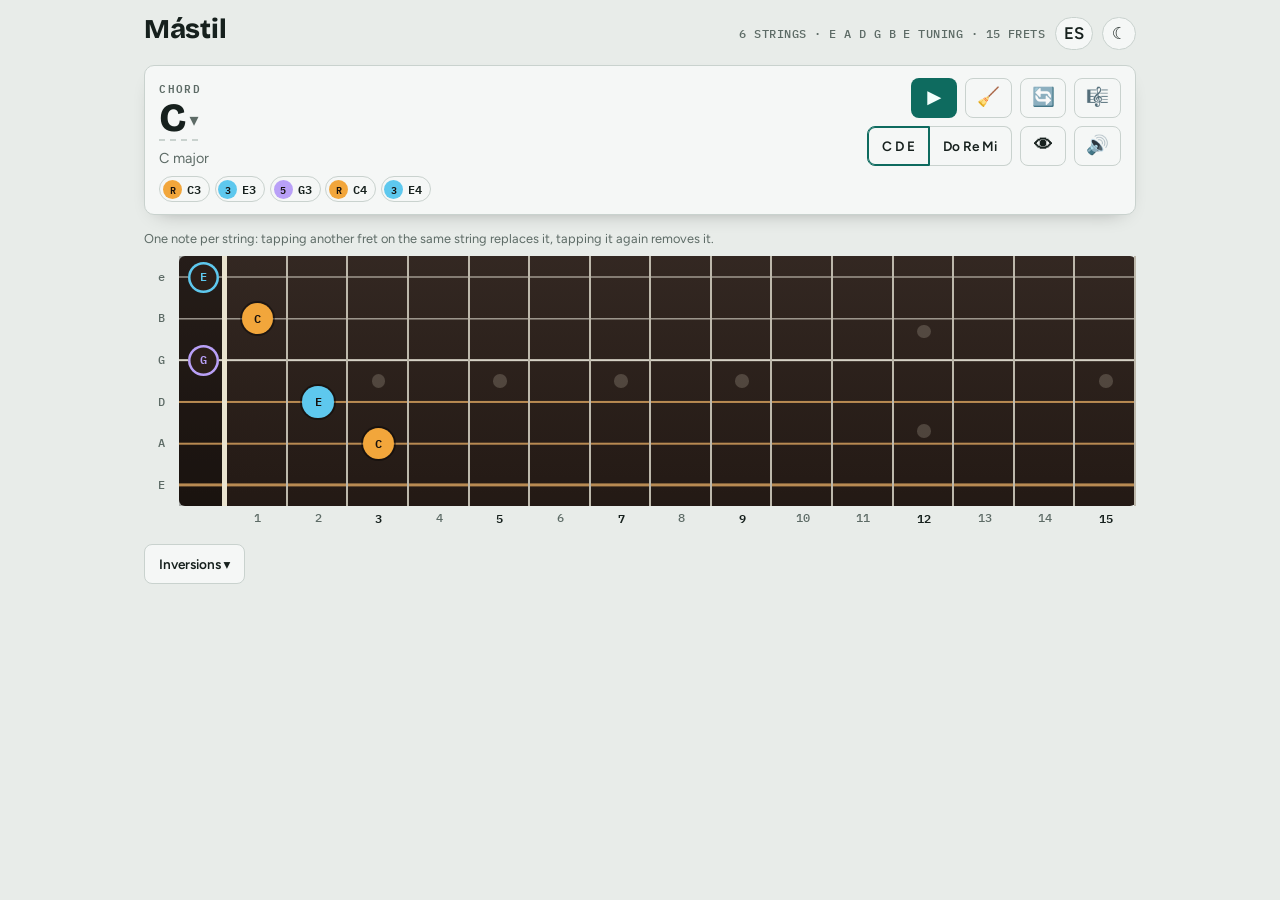
==== site/index.html @ 6a405b15 "Partitura: nombres de notas solo con el ojito activado" ====
<!doctype html>
<html lang="es">
<head>
<meta charset="utf-8">
<meta name="viewport" content="width=device-width,initial-scale=1,viewport-fit=cover">
<title>Mástil</title>
<meta name="description" content="Toca notas en el mástil de la guitarra y ve la nota, el intervalo o el acorde, con sonido e inversiones.">
<meta name="theme-color" content="#e8ece9" media="(prefers-color-scheme: light)">
<meta name="theme-color" content="#0d1211" media="(prefers-color-scheme: dark)">
<link rel="manifest" href="manifest.webmanifest">
<link rel="icon" type="image/png" sizes="32x32" href="icons/favicon-32.png">
<link rel="apple-touch-icon" href="icons/apple-touch-icon.png">
<link rel="stylesheet" href="fonts/fonts.css">
<script>(function(){var t=null;try{t=localStorage.getItem('mastil-theme')}catch(e){}if(t!=='light'&&t!=='dark')t=(window.matchMedia&&matchMedia('(prefers-color-scheme: dark)').matches)?'dark':'light';document.documentElement.dataset.theme=t})();</script>
<style>:root{color-scheme:light;box-sizing:border-box;padding-top:env(safe-area-inset-top,0px);padding-bottom:env(safe-area-inset-bottom,0px)}html{scroll-padding-top:env(safe-area-inset-top,0px)}body{margin:0;padding:0;font:14px -apple-system,BlinkMacSystemFont,sans-serif;background:#fff;color:#000}img{max-width:100%}[hidden]:not([hidden=until-found i]){display:none!important}</style>
<style>
/* Layout: lectura fija arriba (nota / intervalo / acorde), mástil en medio, inversiones debajo. Madera oscura sobre fondo neutro verdoso. */
:root{
  --bg:#e8ece9; --panel:#f5f7f6; --ink:#16201d; --muted:#5d6b66; --line:#c9d2ce;
  --accent:#0e6b5f; --accent-ink:#f3fffc;
  --wood:#2b1f19; --fret:#bdb8ab; --nut:#e9e3cf; --inlay:rgba(233,227,207,.2);
  --str-plain:#d6d2c6; --str-wound:#b88a52; --ghost:rgba(233,227,207,.4);
  --r:#f2a63b; --t:#5ec8ee; --f:#b9a0f7; --s:#f26d8d; --x:#86d68f;
  --neutral:#ece6d6; --ontone:#17110d;
  --font-d:'Bricolage Grotesque',system-ui,sans-serif;
  --font-b:'Figtree',system-ui,sans-serif;
  --font-m:'IBM Plex Mono',ui-monospace,monospace;
}
@media (prefers-color-scheme:dark){:root:not([data-theme="light"]){
  --bg:#0d1211; --panel:#151c1a; --ink:#e4ece8; --muted:#8fa19a; --line:#26302d;
  --accent:#4fd1b8; --accent-ink:#06211c; --wood:#211711; color-scheme:dark}}
:root[data-theme="dark"]{
  --bg:#0d1211; --panel:#151c1a; --ink:#e4ece8; --muted:#8fa19a; --line:#26302d;
  --accent:#4fd1b8; --accent-ink:#06211c; --wood:#211711; color-scheme:dark}
*{box-sizing:border-box}
body{background:var(--bg);color:var(--ink);font:15px/1.45 var(--font-b);padding-inline:16px;padding-block:16px 40px}
.app{max-width:62rem;margin-inline:auto;display:grid;gap:.9rem}
header{display:flex;flex-wrap:wrap;align-items:baseline;justify-content:space-between;gap:.4rem .9rem}
h1{font:800 1.7rem/1 var(--font-d);margin:0;letter-spacing:-.01em}
.tag{font:500 .72rem var(--font-m);color:var(--muted);letter-spacing:.04em}
button{font:inherit;color:inherit}
.btn{font:600 .85rem var(--font-b);padding:.5rem .85rem;min-height:2.5rem;border-radius:8px;border:1px solid var(--line);background:var(--panel);color:var(--ink);cursor:pointer}
.btn.primary{background:var(--accent);color:var(--accent-ink);border-color:transparent}
.btn[aria-pressed="true"]{border-color:var(--accent);box-shadow:inset 0 0 0 1px var(--accent)}
.btn:focus-visible,.cell:focus-visible,.vcard:focus-visible{outline:2px solid var(--accent);outline-offset:2px}
.row{display:flex;flex-wrap:wrap;gap:.5rem;align-items:center}
.seg{display:inline-flex}
.seg .btn:first-child{border-radius:8px 0 0 8px}
.seg .btn:last-child{border-radius:0 8px 8px 0;border-left:0}

/* lectura */
.readout{position:sticky;top:env(safe-area-inset-top,0px);z-index:10;background:var(--panel);border:1px solid var(--line);border-radius:10px;padding:.75rem .9rem;display:grid;gap:.45rem;box-shadow:0 8px 20px -14px rgba(0,0,0,.45)}
.rhead{display:flex;justify-content:space-between;align-items:flex-start;gap:.6rem}
.eyebrow{font:600 .68rem var(--font-m);letter-spacing:.12em;text-transform:uppercase;color:var(--muted)}
.big{font:800 2.5rem/1.05 var(--font-d);letter-spacing:-.01em;overflow-wrap:anywhere}
.big.sm{font-size:1.45rem}
.sub{color:var(--muted);font-size:.9rem;overflow-wrap:anywhere}
.chips{display:flex;flex-wrap:wrap;gap:.3rem}
.chip{display:inline-flex;align-items:center;gap:.3rem;font:600 .78rem var(--font-m);padding:.14rem .5rem .14rem .16rem;border:1px solid var(--line);border-radius:999px}
.chip i{font-style:normal;min-width:1.2rem;height:1.2rem;padding-inline:.15rem;border-radius:999px;background:var(--c);color:var(--ontone);display:grid;place-items:center;font-size:.62rem}
.alt{font-size:.82rem;color:var(--muted)}
.alt b{font-family:var(--font-m);font-weight:600;color:var(--ink)}

/* mástil */
.stage{display:grid;gap:.5rem}
.scroller{overflow-x:auto;padding-bottom:.25rem}
.board{display:grid;position:relative;font-family:var(--font-m)}
.board.h{grid-template-columns:2.2rem 3rem repeat(15,minmax(2.9rem,1fr));grid-template-rows:repeat(6,2.6rem) 1.6rem;min-width:50rem}
.board.v{grid-template-columns:2.2rem repeat(6,minmax(0,1fr));grid-template-rows:1.8rem 3rem repeat(15,2.6rem)}
.wood{background:linear-gradient(180deg,rgba(255,255,255,.04),rgba(0,0,0,.18)),var(--wood);border-radius:6px}
.board.v .wood{background:linear-gradient(90deg,rgba(255,255,255,.04),rgba(0,0,0,.18)),var(--wood)}
.inlay{display:flex;align-items:center;justify-content:center;pointer-events:none}
.inlay.double{justify-content:space-around;padding-block:1.6rem}
.board.v .inlay.double{flex-direction:row;padding-block:0;padding-inline:1.4rem}
.inlay.double{flex-direction:column}
.inlay b{width:.85rem;height:.85rem;border-radius:50%;background:var(--inlay)}
.lab{display:grid;place-items:center;font-size:.72rem;font-weight:500;color:var(--muted)}
.lab.mark{color:var(--ink);font-weight:600}
.cell{position:relative;border:0;background:none;padding:0;display:grid;place-items:center;cursor:pointer;-webkit-tap-highlight-color:transparent}
.cell::before{content:"";position:absolute;background:var(--sc)}
.board.h .cell::before{left:0;right:0;top:50%;height:var(--sw);transform:translateY(-50%)}
.board.v .cell::before{top:0;bottom:0;left:50%;width:var(--sw);transform:translateX(-50%)}
.cell::after{content:"";position:absolute;background:var(--fret)}
.board.h .cell::after{top:0;bottom:0;right:0;width:2px}
.board.v .cell::after{left:0;right:0;bottom:0;height:2px}
.cell.open{background:rgba(0,0,0,.28)}
.board.h .cell.open::after{width:5px;background:var(--nut)}
.board.v .cell.open::after{height:5px;background:var(--nut)}
.cell:hover .dot.off{box-shadow:inset 0 0 0 2px var(--ghost)}
.dot{position:relative;z-index:1;width:1.95rem;height:1.95rem;border-radius:50%;display:grid;place-items:center;font:600 .74rem/1 var(--font-m);color:var(--ontone)}
.dot.on{background:var(--c);box-shadow:0 0 0 2px rgba(0,0,0,.4)}
.dot.on.ring{background:var(--wood);color:var(--c);box-shadow:inset 0 0 0 2.5px var(--c)}
.dot.ghost{color:var(--ghost);font-size:.66rem}
.dot.hint{color:var(--c);font-size:.68rem;box-shadow:inset 0 0 0 1.5px var(--c);background:rgba(0,0,0,.35)}
.hintline{font-size:.8rem;color:var(--muted)}

/* inversiones */
.inv{display:grid;gap:.7rem;background:var(--panel);border:1px solid var(--line);border-radius:10px;padding:.9rem}
.inv h2{margin:0;font:800 1.15rem/1.2 var(--font-d)}
.tabs{display:flex;flex-wrap:wrap;gap:.4rem}
.tab{font:600 .8rem var(--font-b);padding:.4rem .7rem;border-radius:8px;border:1px solid var(--line);background:transparent;cursor:pointer;min-height:2.3rem;text-align:left}
.tab small{display:block;font:500 .68rem var(--font-m);color:var(--muted)}
.tab[aria-pressed="true"]{border-color:var(--accent);box-shadow:inset 0 0 0 1px var(--accent)}
.vgrid{display:grid;grid-template-columns:repeat(auto-fill,minmax(6.2rem,1fr));gap:.6rem}
.vcard{display:grid;justify-items:center;gap:.2rem;padding:.45rem .3rem .5rem;border-radius:8px;border:1px solid var(--line);background:var(--bg);cursor:pointer;min-width:0}
.vcard svg{width:100%;max-width:5.6rem;height:auto}
.vmeta{font:500 .68rem var(--font-m);color:var(--muted);text-align:center}
.vcard:hover{border-color:var(--accent)}
@media (prefers-reduced-motion:no-preference){.btn,.vcard,.tab{transition:border-color .15s}}

/* controles: dentro del cuadro de lectura en pantallas anchas, debajo en angostas */
.rd{display:grid;gap:.45rem;min-width:0}
.ctl{display:grid;gap:.5rem;align-content:start}
@media (min-width:860px){
  .readout{grid-template-columns:minmax(0,1fr) auto;column-gap:1.2rem;align-items:start}
  .readout .ctl{max-width:31rem;justify-items:end}
  .readout .ctl .row{justify-content:flex-end}
}

/* tema + creador de acordes */
.hright{display:flex;align-items:center;gap:.6rem}
.btn.icon{min-height:2.1rem;min-width:2.1rem;padding:.2rem .5rem;font-size:1.05rem;line-height:1;border-radius:999px}
dialog.builder{width:min(34rem,calc(100vw - 24px));max-height:calc(100dvh - 24px);padding:0;border:1px solid var(--line);border-radius:12px;background:var(--panel);color:var(--ink);overflow:hidden}
dialog.builder[open]{display:flex;flex-direction:column}
dialog.builder::backdrop{background:rgba(0,0,0,.55)}
.bhead,.bfoot{display:flex;justify-content:space-between;align-items:center;gap:.6rem;padding:.8rem 1rem}
.bhead{border-bottom:1px solid var(--line)}.bfoot{border-top:1px solid var(--line);flex-wrap:wrap}
.bhead h2{margin:0;font:800 1.15rem var(--font-d)}
.bbody{padding:.8rem 1rem;overflow-y:auto;display:grid;gap:.8rem}
.bbody h3{margin:0 0 .4rem;font:600 .68rem var(--font-m);letter-spacing:.12em;text-transform:uppercase;color:var(--muted)}
.rootgrid{display:grid;grid-template-columns:repeat(6,1fr);gap:.4rem}
.typegrid{display:grid;grid-template-columns:repeat(auto-fill,minmax(8.2rem,1fr));gap:.4rem}
.opt{font:600 .9rem var(--font-b);padding:.4rem .3rem;min-height:2.5rem;border-radius:8px;border:1px solid var(--line);background:transparent;cursor:pointer;text-align:center}
.opt small{display:block;font:500 .64rem var(--font-m);color:var(--muted);overflow-wrap:anywhere}
.opt[aria-pressed="true"]{border-color:var(--accent);box-shadow:inset 0 0 0 1px var(--accent)}
.opt:focus-visible{outline:2px solid var(--accent);outline-offset:2px}
.bprev{font-size:.85rem;color:var(--muted)}.bprev b{font:800 1.3rem var(--font-d);color:var(--ink);display:block}
.btn[disabled]{opacity:.45;cursor:not-allowed}

/* botones de ícono, nombre del acorde como botón y tooltips */
.btn.ib{min-width:2.9rem;padding:.4rem .6rem;font-size:1.15rem;line-height:1}
[data-tip]{-webkit-touch-callout:none;-webkit-user-select:none;user-select:none}
.bigbtn{font:inherit;letter-spacing:inherit;color:inherit;background:none;border:0;padding:0;margin:0;text-align:left;cursor:pointer;overflow-wrap:anywhere;border-bottom:2px dashed var(--line)}
.bigbtn::after{content:" ▾";font-size:.45em;color:var(--muted);vertical-align:middle}
.bigbtn:hover{border-bottom-color:var(--accent)}.bigbtn:focus-visible{outline:2px solid var(--accent);outline-offset:3px}
.linkbtn{font:600 .8rem var(--font-b);color:var(--accent);background:none;border:0;padding:.2rem 0;cursor:pointer;text-decoration:underline dotted;text-underline-offset:3px}
.sheet{background:var(--panel);border:1px solid var(--line);border-radius:10px;padding:.6rem .8rem;display:grid;gap:.35rem}
.sheet svg{width:100%;max-width:30rem;max-height:17rem;height:auto;color:var(--ink)}
.sheet .cap{font-size:.74rem;color:var(--muted)}
#tip{position:fixed;z-index:60;left:0;top:0;background:var(--ink);color:var(--bg);font:600 .78rem/1.3 var(--font-b);padding:.35rem .6rem;border-radius:6px;pointer-events:none;max-width:16rem;opacity:0}
#tip.show{opacity:1}
</style>
</head>
<body>
<div class="app">
  <header>
    <h1>Mástil</h1>
    <div class="hright">
      <span class="tag" data-i="tag">6 CUERDAS · AFINACIÓN E A D G B E · 15 TRASTES</span>
      <button class="btn icon" id="lang" aria-label="Switch to English" data-tip="English">EN</button>
      <button class="btn icon" id="theme" aria-label="Cambiar entre tema claro y oscuro" data-tip="Tema claro / oscuro">☾</button>
    </div>
  </header>

  <section class="readout" id="top">
    <div class="rd" id="readout" aria-live="polite"></div>
    <div class="ctl" id="ctl">
      <div class="row">
        <button class="btn primary ib" id="strum" data-t="strum">▶</button>
        <button class="btn ib" id="clear" data-t="clear">🧹</button>
        <button class="btn ib" id="rotate" data-t="rotate">🔄</button>
        <button class="btn ib" id="build" data-t="sheet" aria-pressed="false">🎼</button>
      </div>
      <div class="row">
        <span class="seg" role="group" aria-label="Notación" data-a="notation">
          <button class="btn" id="n-let" aria-pressed="true">C D E</button><button class="btn" id="n-sol" aria-pressed="false">Do Re Mi</button>
        </span>
        <button class="btn ib" id="showall" aria-pressed="false" data-t="showall">👁</button>
        <button class="btn ib" id="autostrum" aria-pressed="false" data-t="autostrum">🔊</button>
      </div>
    </div>
  </section>

  <section class="stage" id="stage">
    <div class="hintline" id="hint" data-i="hint">Una nota por cuerda: tocar otro traste de la misma cuerda la reemplaza, tocarla de nuevo la quita.</div>
    <div class="sheet" id="sheet" hidden></div>
    <div class="scroller"><div class="board v" id="board"></div></div>
    <div class="row" id="invrow" hidden><button class="btn" id="invbtn" aria-expanded="false">Inversiones ▾</button></div>
  </section>

  <section class="inv" id="inv" hidden></section>
</div>

<dialog class="builder" id="builder" aria-labelledby="btitle">
  <div class="bhead"><h2 id="btitle" data-i="build0">Seleccionar acorde</h2><button class="btn icon" id="bx" aria-label="Cancelar" data-a="cancel">✕</button></div>
  <div class="bbody">
    <div><h3 data-i="hroot">Nota raíz</h3><div class="rootgrid" id="broots"></div></div>
    <div><h3 data-i="htype">Tipo de acorde</h3><div class="typegrid" id="btypes"></div></div>
  </div>
  <div class="bfoot">
    <div class="bprev" id="bprev" aria-live="polite"></div>
    <button class="btn primary" id="bok" data-i="bok">Listo</button>
  </div>
</dialog>

<script>
const OPEN=[40,45,50,55,59,64], STRN=['E','A','D','G','B','e'], FRETS=15;
const NEUTRAL=['C','C♯','D','E♭','E','F','F♯','G','A♭','A','B♭','B'];
const MAJ_ROOT=['C','D♭','D','E♭','E','F','F♯','G','A♭','A','B♭','B'];
const MIN_ROOT=['C','C♯','D','E♭','E','F','F♯','G','G♯','A','B♭','B'];
const LET=['C','D','E','F','G','A','B'], LETPC=[0,2,4,5,7,9,11];
const SOL={C:'Do',D:'Re',E:'Mi',F:'Fa',G:'Sol',A:'La',B:'Si'};
const DEG={'1':[0,0],'b2':[1,1],'2':[1,2],'b3':[2,3],'3':[2,4],'4':[3,5],'#4':[3,6],'b5':[4,6],'5':[4,7],'#5':[4,8],'6':[5,9],'bb7':[6,9],'b7':[6,10],'7':[6,11],'b9':[1,1],'9':[1,2],'#9':[1,3]};
const ROLE={'1':'r','3':'t','b3':'t','5':'f','b5':'f','#5':'f','6':'s','bb7':'s','b7':'s','7':'s'};
const TPL_SRC=[
 ['1 3 5','','mayor'],['1 b3 5','m','menor',1],['1 b3 b5','dim','disminuido',1],['1 3 #5','aug','aumentado'],
 ['1 2 5','sus2','suspendido 2'],['1 4 5','sus4','suspendido 4'],
 ['1 3 5 b7','7','dominante (7ª menor)'],['1 3 5 7','maj7','mayor con 7ª mayor'],['1 b3 5 b7','m7','menor con 7ª menor',1],
 ['1 b3 5 7','m(maj7)','menor con 7ª mayor',1],['1 b3 b5 b7','m7♭5','semidisminuido',1],['1 b3 b5 bb7','dim7','disminuido con 7ª disminuida',1],
 ['1 3 5 6','6','mayor con 6ª'],['1 b3 5 6','m6','menor con 6ª',1],['1 3 #5 b7','7♯5','dominante con 5ª aumentada'],
 ['1 4 5 b7','7sus4','dominante suspendido 4'],['1 3 5 9','add9','mayor con 9ª añadida'],['1 b3 5 9','m(add9)','menor con 9ª añadida',1],
 ['1 3 5 b7 9','9','dominante con 9ª'],['1 3 5 7 9','maj9','mayor con 7ª y 9ª'],['1 b3 5 b7 9','m9','menor con 7ª y 9ª',1],
 ['1 3 5 6 9','6/9','mayor con 6ª y 9ª'],['1 3 5 b7 b9','7♭9','dominante con 9ª menor'],['1 3 5 b7 #9','7♯9','dominante con 9ª aumentada'],
 ['1 3 b7','7(sin 5)','dominante sin quinta'],['1 3 7','maj7(sin 5)','7ª mayor sin quinta'],['1 b3 b7','m7(sin 5)','menor 7 sin quinta',1],
 ['1 5','5','quinta (power chord)']
];
const pretty=s=>s.replace(/b/g,'♭').replace(/#/g,'♯');
const TPL_EN=['major','minor','diminished','augmented','suspended 2','suspended 4','dominant (minor 7th)','major with major 7th','minor with minor 7th','minor with major 7th','half-diminished','diminished with diminished 7th','major with 6th','minor with 6th','dominant with augmented 5th','dominant suspended 4','major with added 9th','minor with added 9th','dominant with 9th','major with 7th and 9th','minor with 7th and 9th','major with 6th and 9th','dominant with minor 9th','dominant with augmented 9th','dominant, no 5th','major 7th, no 5th','minor 7, no 5th','fifth (power chord)'];
const TPL=TPL_SRC.map(([d,sym,es,minor],i)=>({sym,es,en:TPL_EN[i],minor:!!minor,tones:d.split(' ').map(k=>({token:k,step:DEG[k][0],semis:DEG[k][1]===undefined?0:DEG[k][1],label:k==='1'?'R':pretty(k),role:ROLE[k]||'x'}))}));
// semis reales (los de 9ª se guardan módulo 12 por DEG)
const INT={0:'Unísono',1:'2ª menor',2:'2ª mayor',3:'3ª menor',4:'3ª mayor',5:'4ª justa',6:'Tritono',7:'5ª justa',8:'6ª menor',9:'6ª mayor',10:'7ª menor',11:'7ª mayor',12:'Octava',13:'9ª menor',14:'9ª mayor',15:'3ª menor + 8ª',16:'3ª mayor + 8ª',17:'11ª justa',18:'Tritono + 8ª',19:'5ª justa + 8ª',20:'6ª menor + 8ª',21:'6ª mayor + 8ª',22:'7ª menor + 8ª',23:'7ª mayor + 8ª',24:'Doble octava'};
const INT_EN={0:'Unison',1:'Minor 2nd',2:'Major 2nd',3:'Minor 3rd',4:'Major 3rd',5:'Perfect 4th',6:'Tritone',7:'Perfect 5th',8:'Minor 6th',9:'Major 6th',10:'Minor 7th',11:'Major 7th',12:'Octave',13:'Minor 9th',14:'Major 9th',15:'Minor 3rd + octave',16:'Major 3rd + octave',17:'Perfect 11th',18:'Tritone + octave',19:'Perfect 5th + octave',20:'Minor 6th + octave',21:'Major 6th + octave',22:'Minor 7th + octave',23:'Major 7th + octave',24:'Two octaves'};

/* ---------- idioma ---------- */
let lang='es';
try{const s=localStorage.getItem('mastil-lang'); lang=(s==='es'||s==='en')?s:((navigator.language||'es').toLowerCase().startsWith('es')?'es':'en')}catch(e){}
const tr=(es,en)=>lang==='en'?en:es;
const D={
  tag:['6 CUERDAS · AFINACIÓN E A D G B E · 15 TRASTES','6 STRINGS · E A D G B E TUNING · 15 FRETS'],
  strum:['Tocar','Strum'],clear:['Limpiar','Clear'],rotate:['Girar mástil','Rotate neck'],sheet:['Ver en partitura','View as sheet music'],
  showall:['Ver todas las notas','Show all notes'],autostrum:['Sonar acorde al agregar','Strum when adding notes'],
  hint:['Una nota por cuerda: tocar otro traste de la misma cuerda la reemplaza, tocarla de nuevo la quita.','One note per string: tapping another fret on the same string replaces it, tapping it again removes it.'],
  build0:['Seleccionar acorde','Select chord'],hroot:['Nota raíz','Root note'],htype:['Tipo de acorde','Chord type'],bok:['Listo','Done'],
  cancel:['Cancelar','Cancel'],notation:['Notación','Notation']
};
const symT=t=>lang==='en'?t.sym.replace(/sin (\d)/g,'no $1'):t.sym;
const descT=t=>lang==='en'&&t.en?t.en:t.es;
const intName=d=>{
  const I=lang==='en'?INT_EN:INT;
  if(I[d])return I[d];
  const o=Math.floor(d/12),r=d%12, w=lang==='en'?(o>1?' octaves':' octave'):(o>1?' octavas':' octava');
  return r===0?o+(lang==='en'?' octaves':' octavas'):I[r]+' + '+o+w;
};

let sel=[null,null,null,null,null,null];
let notation='let', showAll=false, autoStrum=false, orient=innerWidth<720?'v':'h';
let curChord=null, sheetOpen=false, invOpen=false, invIdx=0, invMore=false, lastKey='', voiceList=[], pinned=null;

const $=id=>document.getElementById(id);
const fmt=n=>notation==='sol'?(SOL[n[0]]+n.slice(1)):n;
const altFmt=n=>notation==='sol'?n:(SOL[n[0]]+n.slice(1));
const mod=(a,b)=>((a%b)+b)%b;

function spell(rootName,semis,step){
  const li=LET.indexOf(rootName[0]), acc=rootName.slice(1);
  const rpc=LETPC[li]+(acc==='♯'?1:acc==='♭'?-1:0);
  const tl=(li+step)%7, tpc=mod(rpc+semis,12);
  const diff=mod(tpc-LETPC[tl]+6,12)-6;
  const a={'-2':'♭♭','-1':'♭','0':'','1':'♯','2':'♯♯'}[diff];
  return LET[tl]+(a===undefined?'':a);
}
function getNotes(){
  const out=[];
  for(let s=0;s<6;s++) if(sel[s]!==null) out.push({s,f:sel[s],midi:OPEN[s]+sel[s]});
  return out.sort((a,b)=>a.midi-b.midi);
}
function detect(notes){
  const pcs=[...new Set(notes.map(n=>n.midi%12))], bass=notes[0].midi%12, out=[];
  for(const root of pcs){
    TPL.forEach((t,ti)=>{
      if(t.tones.length!==pcs.length) return;
      if(!t.tones.every(x=>pcs.includes((root+x.semis)%12))) return;
      const rootName=(t.minor?MIN_ROOT:MAJ_ROOT)[root];
      const tones=t.tones.map(x=>({...x,pc:(root+x.semis)%12,name:spell(rootName,x.semis,x.step)}));
      out.push({root,rootName,t,ti,tones,bassIsRoot:root===bass});
    });
  }
  out.sort((a,b)=>(b.bassIsRoot-a.bassIsRoot)||(a.ti-b.ti));
  return out.length?out:fallback(pcs,bass);
}

/* Nombre para cualquier conjunto de 3+ notas distintas: tercera, quinta, séptima y extensiones. */
function describe(root,pcs,bass){
  const rest=new Set(pcs.map(p=>mod(p-root,12))); rest.delete(0);
  const take=x=>rest.delete(x);
  let third=null,fifth=null,sev=null,six=false;
  if(take(4)) third='M'; else if(take(3)) third='m'; else if(take(2)) third='s2'; else if(take(5)) third='s4';
  if(take(7)) fifth='P'; else if(take(6)) fifth='d'; else if(take(8)) fifth='A';
  if(take(11)) sev='M'; else if(take(10)) sev='m';
  else if(third==='m'&&fifth==='d'&&take(9)) sev='d';
  else if(take(9)) six=true;
  const ext=[...rest].sort((a,b)=>a-b);
  const lab={
    0:['R',0,'r'], 1:['♭9',1,'x'], 2:third==='s2'?['2',1,'t']:['9',1,'x'],
    3:third==='m'?['♭3',2,'t']:['♯9',1,'x'], 4:['3',2,'t'],
    5:third==='s4'?['4',3,'t']:['11',3,'x'], 6:fifth==='d'?['♭5',4,'f']:['♯11',3,'x'], 7:['5',4,'f'],
    8:fifth==='A'?['♯5',4,'f']:['♭13',5,'x'], 9:sev==='d'?['♭♭7',6,'s']:six?['6',5,'s']:['13',5,'x'],
    10:['♭7',6,sev==='m'?'s':'x'], 11:['7',6,'s']
  };
  const rootName=(third==='m'?MIN_ROOT:MAJ_ROOT)[root];
  const tones=pcs.map(p=>{const semis=mod(p-root,12),[label,step,role]=lab[semis];
      return {token:label,step,semis,label,role,pc:p,name:spell(rootName,semis,step)}})
    .sort((a,b)=>({r:0,t:1,f:2,s:3,x:4}[a.role]*100+a.semis)-({r:0,t:1,f:2,s:3,x:4}[b.role]*100+b.semis));
  const extL=ext.map(s=>lab[s][0]);
  const compact9=(sev==='M'||sev==='m')&&ext.length===1&&ext[0]===2&&third!=='s2';
  const n7=compact9?'9':'7', alt=[];
  let core;
  if(third==='m'&&fifth==='d'&&sev==='d') core='dim7';
  else if(third==='m'&&fifth==='d'&&sev==='m') core='m'+n7+'♭5';
  else if(third==='m'&&fifth==='d'&&!sev&&!six) core='dim';
  else if(third==='M'&&fifth==='A'&&!sev&&!six) core='aug';
  else{
    const sus=third==='s2'?'sus2':third==='s4'?'sus4':'';
    const sv=sev==='M'?(third==='m'?'(maj'+n7+')':'maj'+n7):sev==='m'?n7:six?'6':'';
    core=sus?(sev==='M'?'maj'+n7:sev==='m'?n7:'')+sus:(third==='m'?'m':'')+sv;
    if(fifth==='d') alt.push('♭5'); if(fifth==='A') alt.push('♯5');
  }
  const items=[...alt,...(compact9?[]:extL.map(l=>(sev||six?'':'add')+l))];
  if(!fifth) items.push('sin 5');
  if(!third) items.push('sin 3');
  const sym=!items.length?core:core.endsWith(')')?core.slice(0,-1)+','+items.join(',')+')'
    :core===''&&items.length===1?items[0]:core+'('+items.join(',')+')';
  const es=[third==='M'?'3ª mayor':third==='m'?'3ª menor':third==='s2'?'suspendido 2':third==='s4'?'suspendido 4':'sin 3ª',
    fifth==='P'?'5ª justa':fifth==='d'?'5ª disminuida':fifth==='A'?'5ª aumentada':'sin 5ª',
    sev==='M'?'7ª mayor':sev==='m'?'7ª menor':sev==='d'?'7ª disminuida':six?'6ª':null,
    ...extL.map(l=>'+ '+l)].filter(Boolean).join(', ');
  const en=[third==='M'?'major 3rd':third==='m'?'minor 3rd':third==='s2'?'suspended 2':third==='s4'?'suspended 4':'no 3rd',
    fifth==='P'?'perfect 5th':fifth==='d'?'diminished 5th':fifth==='A'?'augmented 5th':'no 5th',
    sev==='M'?'major 7th':sev==='m'?'minor 7th':sev==='d'?'diminished 7th':six?'6th':null,
    ...extL.map(l=>'+ '+l)].filter(Boolean).join(', ');
  const score=alt.length*2+ext.length*2+(third?0:3)+(third==='s2'||third==='s4'?1:0)+(fifth?0:1)+(root===bass?0:1);
  return {root,rootName,t:{sym,es,en,minor:third==='m'},ti:100,tones,bassIsRoot:root===bass,score};
}
function fallback(pcs,bass){
  if(pcs.length<3) return [];
  return pcs.map(r=>describe(r,pcs,bass)).sort((a,b)=>(a.score-b.score)||(b.bassIsRoot-a.bassIsRoot));
}
const symOf=(c,bassPc)=>{
  let s=fmt(c.rootName)+symT(c.t);
  if(bassPc!==c.root){const b=c.tones.find(t=>t.pc===bassPc);s+='/'+fmt(b.name)}
  return s;
};
const oct=m=>Math.floor(m/12)-1;
const hz=m=>440*Math.pow(2,(m-69)/12);

/* ---------- audio ---------- */
let ac=null; const cache=new Map();
function ctx(){
  if(!ac){ac=new (window.AudioContext||window.webkitAudioContext)()}
  if(ac.state==='suspended') ac.resume();
  return ac;
}
function bufFor(m){
  if(cache.has(m)) return cache.get(m);
  const sr=ac.sampleRate, N=Math.max(2,Math.round(sr/hz(m))), len=Math.floor(sr*2.4);
  const ring=new Float32Array(N); let prev=0;
  for(let i=0;i<N;i++){prev=prev*.45+(Math.random()*2-1)*.55;ring[i]=prev}
  const out=new Float32Array(len); let idx=0, peak=0;
  for(let i=0;i<len;i++){
    const cur=ring[idx], nxt=ring[(idx+1)%N];
    out[i]=cur; ring[idx]=(cur+nxt)*.5*.9985; idx=(idx+1)%N;
    const a=Math.abs(cur); if(a>peak) peak=a;
  }
  const fade=Math.floor(sr*.25), k=.55/(peak||1);
  for(let i=0;i<len;i++){out[i]*=k; if(i>len-fade) out[i]*=(len-i)/fade}
  const b=ac.createBuffer(1,len,sr); b.copyToChannel(out,0);
  cache.set(m,b); return b;
}
function pluck(m,delay){
  try{
    const a=ctx(), src=a.createBufferSource(), g=a.createGain();
    src.buffer=bufFor(m); g.gain.value=.85;
    src.connect(g); g.connect(a.destination); src.start(a.currentTime+(delay||0));
  }catch(e){}
}
function strum(){getNotes().forEach((n,i)=>pluck(n.midi,i*.045))}

/* ---------- mástil ---------- */
const board=$('board'); const cells=[]; const els={wood:null,inlays:[],strLabs:[],fretLabs:[]};
const cellLabel=(s,f)=>tr(`Cuerda ${6-s}, traste ${f}, `,`String ${6-s}, fret ${f}, `)+NEUTRAL[(OPEN[s]+f)%12];
const area=(el,r1,c1,r2,c2)=>{el.style.gridArea=`${r1} / ${c1} / ${r2} / ${c2}`};
function build(){
  const wood=document.createElement('div'); wood.className='wood'; els.wood=wood; board.appendChild(wood);
  [3,5,7,9,12,15].forEach(f=>{
    const d=document.createElement('div'); d.className='inlay'+(f===12?' double':'');
    d.innerHTML=f===12?'<b></b><b></b>':'<b></b>'; d.dataset.f=f; els.inlays.push(d); board.appendChild(d);
  });
  for(let s=0;s<6;s++){
    const l=document.createElement('div'); l.className='lab'; l.textContent=STRN[s]; l.dataset.s=s; els.strLabs.push(l); board.appendChild(l);
  }
  for(let f=1;f<=FRETS;f++){
    const l=document.createElement('div'); l.className='lab'+([3,5,7,9,12,15].includes(f)?' mark':''); l.textContent=f; l.dataset.f=f; els.fretLabs.push(l); board.appendChild(l);
  }
  for(let s=0;s<6;s++) for(let f=0;f<=FRETS;f++){
    const b=document.createElement('button'); b.className='cell'+(f===0?' open':'');
    b.style.setProperty('--sw',[3.2,2.6,2.1,1.7,1.3,1][s]+'px');
    b.style.setProperty('--sc',s<3?'var(--str-wound)':'var(--str-plain)');
    b.setAttribute('aria-label',cellLabel(s,f));
    const dot=document.createElement('span'); dot.className='dot off'; b.appendChild(dot);
    b.addEventListener('click',()=>onCell(s,f));
    cells.push({s,f,el:b,dot}); board.appendChild(b);
  }
  layout();
}
function layout(){
  const h=orient==='h'; board.className='board '+orient;
  area(els.wood,...(h?[1,2,7,18]:[2,2,18,8]));
  els.inlays.forEach(d=>{const f=+d.dataset.f; h?area(d,1,f+2,7,f+3):area(d,f+2,2,f+3,8)});
  els.strLabs.forEach(l=>{const s=+l.dataset.s; if(h){const r=6-s;area(l,r,1,r+1,2)}else area(l,1,s+2,2,s+3)});
  els.fretLabs.forEach(l=>{const f=+l.dataset.f; h?area(l,7,f+2,8,f+3):area(l,f+2,1,f+3,2)});
  cells.forEach(c=>{ if(h){const r=6-c.s;area(c.el,r,c.f+2,r+1,c.f+3)}else area(c.el,c.f+2,c.s+2,c.f+3,c.s+3) });
}
function onCell(s,f){
  pinned=null;
  sel[s]=sel[s]===f?null:f;
  update();
  const notes=getNotes();
  if(sel[s]===f){ if(autoStrum&&notes.length>1) strum(); else pluck(OPEN[s]+f) }
}

function renderBoard(chord){
  const map=chord?new Map(chord.tones.map(t=>[t.pc,t])):null;
  for(const c of cells){
    const pc=(OPEN[c.s]+c.f)%12, on=sel[c.s]===c.f, t=map&&map.get(pc);
    let cls='dot';
    if(on) cls+=' on'+(c.f===0?' ring':'');
    else if(showAll) cls+=t?' hint':' ghost';
    else cls+=' off';
    c.dot.className=cls;
    c.dot.style.setProperty('--c',t?`var(--${t.role})`:'var(--neutral)');
    c.dot.textContent=(on||showAll)?fmt(t?t.name:NEUTRAL[pc]):'';
    c.el.setAttribute('aria-pressed',on);
  }
}

/* ---------- lectura ---------- */
function chip(role,label,text){return `<span class="chip"><i style="--c:var(--${role})">${label}</i>${text}</span>`}
function renderReadout(notes,cands){
  const el=$('readout'); let h='';
  if(!notes.length){
    h=`<div class="eyebrow">${tr('Mástil vacío','Empty fretboard')}</div><div class="big sm">${tr('Toca una nota','Tap a note')}</div><div class="sub">${tr('Con una nota ves su nombre, con dos el intervalo y con tres o más el acorde.','One note shows its name, two show the interval, three or more show the chord.')}</div>`;
  }else if(notes.length===1){
    const n=notes[0], pc=n.midi%12, nm=NEUTRAL[pc];
    h=`<div class="eyebrow">${tr('Nota','Note')}</div><div class="big">${fmt(nm)}</div><div class="sub">${altFmt(nm)} · ${nm}${oct(n.midi)} · ${hz(n.midi).toFixed(1)} Hz · ${tr('cuerda','string')} ${6-n.s}, ${tr('traste','fret')} ${n.f}</div>`;
  }else if(notes.length===2){
    const [a,b]=notes, d=b.midi-a.midi, an=NEUTRAL[a.midi%12], bn=NEUTRAL[b.midi%12];
    h=`<div class="eyebrow">${tr('Intervalo','Interval')}</div><div class="big">${intName(d)}</div><div class="sub">${fmt(an)}${oct(a.midi)} → ${fmt(bn)}${oct(b.midi)} · ${d} ${d===1?tr('semitono','semitone'):tr('semitonos','semitones')}</div>
       <div class="chips">${chip('neutral','•',fmt(an)+oct(a.midi))}${chip('neutral','•',fmt(bn)+oct(b.midi))}</div>`;
  }else if(cands.length){
    const c=cands[0], bassPc=notes[0].midi%12, bt=c.tones.find(t=>t.pc===bassPc), bi=c.tones.indexOf(bt);
    const chips=notes.map(n=>{const t=c.tones.find(t=>t.pc===n.midi%12);return chip(t.role,t.label,fmt(t.name)+oct(n.midi))}).join('');
    const alts=cands.slice(1,5).map(x=>`<b>${symOf(x,bassPc)}</b>`).join(' · ');
    h=`<div class="rhead"><div><div class="eyebrow">${tr('Acorde','Chord')}${bi>0?' · '+invNames()[bi].toLowerCase():''}</div><div class="big"><button class="bigbtn" id="chordbtn" data-tip="${tr('Elegir otro acorde','Choose another chord')}">${symOf(c,bassPc)}</button></div></div></div>
       <div class="sub">${fmt(c.rootName)} ${descT(c.t)}${bi>0?tr(' · bajo en ',' · bass on ')+fmt(bt.name):''}</div>
       <div class="chips">${chips}</div>${alts?`<div class="alt">${tr('También se lee: ','Also reads as: ')}${alts}</div>`:''}`;
  }else{
    // 3+ cuerdas pero solo 1 o 2 nombres de nota distintos: no es un acorde, se lee como nota o intervalo
    const b=notes[0].midi%12, pcs=[...new Set(notes.map(n=>n.midi%12))];
    const chips=notes.map(n=>chip('neutral','•',fmt(NEUTRAL[n.midi%12])+oct(n.midi))).join('');
    if(pcs.length===1) h=`<div class="eyebrow">${tr('Nota repetida','Repeated note')}</div><div class="big">${fmt(NEUTRAL[b])}</div><div class="sub">${notes.length} ${tr('cuerdas con la misma nota, en distintas octavas.','strings with the same note, in different octaves.')}</div><div class="chips">${chips}</div>`;
    else{const d=mod(pcs.find(p=>p!==b)-b,12);
      h=`<div class="eyebrow">${tr('Intervalo','Interval')}</div><div class="big">${intName(d)}</div><div class="sub">${tr('Solo '+pcs.length+' notas distintas ('+pcs.map(p=>fmt(NEUTRAL[p])).join(' y ')+'), así que no forman un acorde.','Only '+pcs.length+' different notes ('+pcs.map(p=>fmt(NEUTRAL[p])).join(' and ')+'), so they do not form a chord.')}</div><div class="chips">${chips}</div>`}
  }
  el.innerHTML=h;
  if(!(notes.length>=3&&cands.length)){
    el.insertAdjacentHTML('beforeend',`<div><button class="linkbtn" id="pickbtn">${tr('Elegir un acorde','Pick a chord')} ▾</button></div>`);
    $('pickbtn').onclick=()=>openBuilder(null);
  }
  const cb=$('chordbtn'); if(cb) cb.onclick=()=>openBuilder(cands[0]);
  const ib=$('invbtn'), has=notes.length>=3&&cands.length>0;
  $('invrow').hidden=!has;
  ib.setAttribute('aria-expanded',invOpen); ib.textContent=tr('Inversiones ','Inversions ')+(invOpen?'▴':'▾');
}
$('invbtn').onclick=()=>{invOpen=!invOpen;update()};

/* ---------- inversiones ---------- */
/* ¿Se puede tocar con una mano? Reglas:
   - los trastes con dedo caben en 4 trastes seguidos (diferencia máxima 3);
   - un dedo puede cubrir varias cuerdas solo en el mismo traste (cejilla) y si todas las cuerdas
     entre medio están en ese traste o más arriba (si no, la cejilla las apagaría o cambiaría su nota);
   - máximo 4 dedos; a mayor traste, dedo más a la derecha (índice a meñique);
   - dos dedos distintos no se separan más de (dedos de distancia + 1) trastes. */
function playable(s,fr){
  const notes=[]; fr.forEach((f,k)=>{if(f>0) notes.push({k,f})});
  if(!notes.length) return true;
  const frets=notes.map(n=>n.f);
  if(Math.max(...frets)-Math.min(...frets)>3) return false;
  const groups=[];
  for(const g of [...new Set(frets)].sort((a,b)=>a-b)){
    let cur=null;
    for(const n of notes.filter(n=>n.f===g)){
      let join=!!cur;
      if(join) for(let t=cur.last+1;t<n.k;t++) if(fr[t]<g){join=false;break}
      if(join) cur.last=n.k; else {cur={f:g,last:n.k};groups.push(cur)}
    }
  }
  const k=groups.length; if(k>4) return false;
  const as=[];
  function rec(i,prev){
    if(i===k) return true;
    for(let f=prev+1;f<=4-(k-1-i);f++){
      let ok=true;
      for(let j=0;j<i;j++) if(groups[i].f-groups[j].f>f-as[j]+1){ok=false;break}
      if(!ok) continue;
      as[i]=f; if(rec(i+1,f)) return true;
    }
    return false;
  }
  return rec(0,0);
}
function findVoicings(pcs,bass,n){
  // n = cuerdas seleccionadas: cada forma usa exactamente n cuerdas seguidas y repite notas si hace falta
  const res=[];
  for(let s=0;s<=6-n;s++){
    const fr=[],ms=[];
    (function go(i,rem){
      if(rem.size>n-i) return;
      if(i===n){
        const fretted=fr.filter(f=>f>0), mx=fretted.length?Math.max(...fretted):0, mn=fretted.length?Math.min(...fretted):0;
        if(fr.includes(0)&&mx>5) return;
        if(!playable(s,fr)) return;
        res.push({s,frets:[...fr],min:mn});
        return;
      }
      const si=s+i;
      for(let f=0;f<=FRETS;f++){
        const pc=(OPEN[si]+f)%12;
        if(i===0?pc!==bass:!pcs.includes(pc)) continue;
        const m=OPEN[si]+f; if(ms.includes(m)) continue;
        const r2=new Set(rem); r2.delete(pc);
        fr.push(f); ms.push(m); go(i+1,r2); fr.pop(); ms.pop();
      }
    })(0,new Set(pcs));
  }
  return res.sort((a,b)=>(a.min-b.min)||(a.s-b.s));
}
function diagram(v,c){
  const x0=14,dx=11.2,y0=24,dy=16;
  const fretted=v.frets.filter(f=>f>0), mx=fretted.length?Math.max(...fretted):1, mn=fretted.length?Math.min(...fretted):1;
  const start=mx<=5?1:mn;
  let g='';
  for(let i=0;i<6;i++) g+=`<line x1="${x0+i*dx}" y1="${y0}" x2="${x0+i*dx}" y2="${y0+5*dy}" stroke="var(--muted)" stroke-width="1" opacity=".7"/>`;
  for(let j=0;j<=5;j++) g+=`<line x1="${x0}" y1="${y0+j*dy}" x2="${x0+5*dx}" y2="${y0+j*dy}" stroke="var(--muted)" stroke-width="${j===0&&start===1?3.2:1}" opacity="${j===0&&start===1?1:.7}"/>`;
  if(start>1) g+=`<text x="${x0-5}" y="${y0+dy/2+3}" text-anchor="end" font-size="8" font-family="var(--font-m)" fill="var(--ink)">${start}</text>`;
  for(let i=0;i<6;i++){
    const k=i-v.s;
    if(k<0||k>=v.frets.length){g+=`<text x="${x0+i*dx}" y="${y0-8}" text-anchor="middle" font-size="9" fill="var(--muted)" font-family="var(--font-m)">×</text>`;continue}
    const f=v.frets[k], t=c.tones.find(t=>t.pc===(OPEN[i]+f)%12), col=`var(--${t.role})`, cx=x0+i*dx;
    if(f===0) g+=`<circle cx="${cx}" cy="${y0-9}" r="3.6" fill="none" stroke="${col}" stroke-width="1.8"/>`;
    else{const cy=y0+(f-start)*dy+dy/2;g+=`<circle cx="${cx}" cy="${cy}" r="5.4" fill="${col}"/><text x="${cx}" y="${cy+2.6}" text-anchor="middle" font-size="7" font-weight="600" font-family="var(--font-m)" fill="var(--ontone)">${t.label}</text>`}
  }
  return `<svg viewBox="-4 0 90 112" role="img" aria-hidden="true">${g}</svg>`;
}
const invNames=()=>lang==='en'
  ?['Root position','1st inversion','2nd inversion','3rd inversion','4th inversion','5th inversion']
  :['Fundamental','1ª inversión','2ª inversión','3ª inversión','4ª inversión','5ª inversión'];
function renderInv(c,notes){
  const box=$('inv');
  if(!c||!invOpen){box.hidden=true;voiceList=[];return}
  const key=c.root+'-'+c.ti, n=notes.length;
  if(key!==lastKey){lastKey=key;invMore=false;invIdx=Math.max(0,c.tones.findIndex(t=>t.pc===notes[0].midi%12))}
  if(invIdx>=c.tones.length) invIdx=0;
  const pcs=c.tones.map(t=>t.pc);
  const list=findVoicings(pcs,c.tones[invIdx].pc,n);
  voiceList=invMore?list:list.slice(0,12);
  const names=invNames();
  const tabs=c.tones.map((t,i)=>`<button class="tab" data-i="${i}" aria-pressed="${i===invIdx}">${names[i]}<small>${tr('bajo','bass')} ${fmt(t.name)}</small></button>`).join('');
  const cards=voiceList.map((v,i)=>{
    const strs=v.frets.map((_,k)=>6-(v.s+k)).join('·'), mn=v.frets.filter(f=>f>0);
    return `<button class="vcard" data-v="${i}">${diagram(v,c)}<span class="vmeta">${tr('cuerdas','strings')} ${strs}<br>${mn.length?tr('traste ','fret ')+Math.min(...mn):tr('al aire','open')}</span></button>`;
  }).join('');
  const sub=list.length
    ?tr(`${list.length} formas de ${n} cuerdas seguidas${n>c.tones.length?' (repiten notas del acorde)':''}, ${names[invIdx].toLowerCase()}. Toca una para ponerla en el mástil.`,
        `${list.length} shapes on ${n} adjacent strings${n>c.tones.length?' (repeating chord notes)':''}, ${names[invIdx].toLowerCase()}. Tap one to place it on the fretboard.`)
    :tr(`No hay formas de ${n} cuerdas seguidas tocables en los primeros 15 trastes.`,`No playable shapes on ${n} adjacent strings within the first 15 frets.`);
  box.innerHTML=`<h2>${tr('Inversiones de ','Inversions of ')}${fmt(c.rootName)}${symT(c.t)}</h2>
    <div class="tabs">${tabs}</div>
    <div class="sub">${sub}</div>
    <div class="vgrid">${cards}</div>
    ${!invMore&&list.length>12?`<div><button class="btn" id="more">${tr('Mostrar las ','Show all ')}${list.length}</button></div>`:''}`;
  box.hidden=false;
  box.querySelectorAll('.tab').forEach(b=>b.onclick=()=>{invIdx=+b.dataset.i;invMore=false;update()});
  box.querySelectorAll('.vcard').forEach(b=>b.onclick=()=>applyVoicing(voiceList[+b.dataset.v],c));
  const m=$('more'); if(m) m.onclick=()=>{invMore=true;update()};
}
function applyVoicing(v,c){
  sel=[null,null,null,null,null,null];
  v.frets.forEach((f,k)=>{sel[v.s+k]=f});
  pinned={root:c.root,ti:c.ti}; // sigue leyéndose como el mismo acorde, ahora invertido
  update(); strum();
}

/* ---------- creador de acordes ---------- */
function makeChord(root,ti){
  const t=TPL[ti], rootName=(t.minor?MIN_ROOT:MAJ_ROOT)[root];
  const tones=t.tones.map(x=>({...x,pc:(root+x.semis)%12,name:spell(rootName,x.semis,x.step)}));
  return {root,rootName,t,ti,tones,bassIsRoot:true};
}
/* Primera forma tocable: fundamental si existe; si no, la primera inversión que sí se pueda; y si hace falta, con cuerdas extra. */
function pickStart(c){
  const pcs=c.tones.map(t=>t.pc);
  for(let n=c.tones.length;n<=6;n++)
    for(let b=0;b<c.tones.length;b++){
      const list=findVoicings(pcs,c.tones[b].pc,n);
      if(list.length) return {v:list[0],n,bassIdx:b};
    }
  return null;
}
let bRoot=0,bTi=0;
const ROOT_LAB=['C','C♯/D♭','D','D♯/E♭','E','F','F♯/G♭','G','G♯/A♭','A','A♯/B♭','B'];
function buildDlgRender(){
  $('broots').innerHTML=ROOT_LAB.map((l,i)=>`<button class="opt" data-r="${i}" aria-pressed="${i===bRoot}">${notation==='sol'?l.replace(/[A-G]/g,m=>SOL[m]):l}</button>`).join('');
  $('btypes').innerHTML=TPL.map((t,i)=>`<button class="opt" data-t="${i}" aria-pressed="${i===bTi}">${symT(t)||tr('Mayor','Major')}<small>${descT(t)}</small></button>`).join('');
  $('broots').querySelectorAll('.opt').forEach(b=>b.onclick=()=>{bRoot=+b.dataset.r;buildDlgRender()});
  $('btypes').querySelectorAll('.opt').forEach(b=>b.onclick=()=>{bTi=+b.dataset.t;buildDlgRender()});
  const c=makeChord(bRoot,bTi), st=pickStart(c);
  $('bprev').innerHTML=`<b>${fmt(c.rootName)}${symT(c.t)}</b>${c.tones.map(t=>fmt(t.name)).join(' · ')}${st?'':'<br>'+tr('No hay forma tocable de este acorde en los primeros 15 trastes.','No playable shape of this chord within the first 15 frets.')}`;
  $('bok').disabled=!st;
}
function applyBuilt(){
  const c=makeChord(bRoot,bTi), st=pickStart(c); if(!st) return;
  sel=[null,null,null,null,null,null];
  st.v.frets.forEach((f,k)=>{sel[st.v.s+k]=f});
  pinned={root:c.root,ti:c.ti}; invOpen=true; lastKey='';
  update(); strum();
}
const dlg=$('builder');
function openBuilder(c){
  if(c&&c.ti<TPL.length){bRoot=c.root;bTi=c.ti}
  buildDlgRender(); dlg.showModal();
}
/* ---------- partitura ---------- */
/* Modelo puro: cada nota → letra, alteración, octava escrita (la guitarra se escribe una octava arriba de lo que suena) y posición en el pentagrama. */
function sheetModel(notes,chord){
  const map=chord?new Map(chord.tones.map(t=>[t.pc,t])):null, seen=new Set(), items=[];
  for(const n of notes){
    if(seen.has(n.midi)) continue; seen.add(n.midi);
    const pc=n.midi%12, t=map&&map.get(pc), name=t?t.name:NEUTRAL[pc];
    const L=name[0], acc=name.slice(1), off=[...acc].reduce((a,c)=>a+(c==='♯'?1:-1),0), li=LET.indexOf(L);
    const w=n.midi+12, wo=Math.round((w-off-LETPC[li])/12)-1, idx=wo*7+li;
    items.push({midi:n.midi,name,L,acc,off,idx,wo,y:40-(idx-30)*5,role:t?t.role:null,label:name+(wo-1)});
  }
  items.sort((a,b)=>a.idx-b.idx||a.midi-b.midi);
  let prev=null;
  items.forEach(it=>{it.right=!!prev&&it.idx-prev.idx<=1&&!prev.right; prev=it});
  items.forEach((it,i)=>{ // columnas de alteraciones para que no se encimen
    let k=0; for(let j=0;j<i;j++) if(items[j].acc&&Math.abs(items[j].idx-it.idx)<6&&items[j].accCol===k) k++;
    it.accCol=it.acc?k%3:0;
  });
  return items;
}
function renderSheet(notes,chord){
  const box=$('sheet'); box.hidden=!sheetOpen; if(!sheetOpen) return;
  const items=sheetModel(notes,chord), cx=96, W=190;
  const ys=items.map(i=>i.y), minY=Math.min(-22,...ys.map(y=>y-12)), maxY=Math.max(76,...ys.map(y=>y+12));
  let g='';
  for(let i=0;i<5;i++) g+=`<line x1="0" y1="${i*10}" x2="${W}" y2="${i*10}" stroke="var(--muted)" stroke-width="1" opacity=".8"/>`;
  g+=`<path d="M 9 60 C 9 70, 21 68, 19 56 L 15 6 C 14 -8, 23 -12, 25 -2 C 27 8, 13 22, 9 30 C 5 40, 13 48, 21 44 C 29 40, 29 28, 19 26 C 11 24, 7 32, 12 36" fill="none" stroke="currentColor" stroke-width="2.1" stroke-linecap="round" stroke-linejoin="round" transform="translate(2 0)"/>`;
  for(const it of items){
    const x=cx+(it.right?9:0), col=it.role?`var(--${it.role})`:'var(--neutral)';
    for(let p=-10;p>=it.y-0.1&&p>=-80;p-=10) g+=`<line x1="${x-11}" y1="${p}" x2="${x+11}" y2="${p}" stroke="var(--muted)" stroke-width="1.2"/>`;
    for(let p=50;p<=it.y+0.1&&p<=120;p+=10) g+=`<line x1="${x-11}" y1="${p}" x2="${x+11}" y2="${p}" stroke="var(--muted)" stroke-width="1.2"/>`;
  }
  for(const it of items){
    const x=cx+(it.right?9:0), col=it.role?`var(--${it.role})`:'var(--neutral)';
    g+=`<ellipse cx="${x}" cy="${it.y}" rx="6.6" ry="4.9" transform="rotate(-18 ${x} ${it.y})" fill="${col}" stroke="var(--ink)" stroke-width="1.1"/>`;
    if(it.acc) g+=`<text x="${cx-15-it.accCol*10}" y="${it.y+4}" text-anchor="middle" font-size="12" fill="currentColor" font-family="var(--font-b)">${it.acc}</text>`;
    if(showAll) g+=`<text x="${cx+26}" y="${it.y+3}" font-size="8.5" font-family="var(--font-m)" fill="var(--muted)">${fmt(it.name)}${it.wo-1}</text>`;
  }
  const names=items.map(i=>fmt(i.name)+(i.wo-1)).join(', ');
  box.innerHTML=`<div class="eyebrow">${tr('Partitura','Sheet music')}</div>
    <svg viewBox="0 ${minY} ${W} ${maxY-minY}" role="img" aria-label="${tr('Partitura: ','Sheet music: ')}${names||tr('sin notas','no notes')}">${g}</svg>
    <div class="cap">${items.length?tr('Clave de sol · escrito una octava arriba del sonido, como se lee la guitarra.','Treble clef · written an octave above the sound, as guitar is notated.'):tr('Toca notas en el mástil y aparecen aquí.','Tap notes on the fretboard and they appear here.')}</div>`;
}
$('build').onclick=()=>{sheetOpen=!sheetOpen;$('build').setAttribute('aria-pressed',sheetOpen);update()};
$('bx').onclick=()=>dlg.close('cancel');
$('bok').onclick=()=>dlg.close('ok');
dlg.addEventListener('click',e=>{if(e.target===dlg) dlg.close('cancel')});
dlg.addEventListener('close',()=>{if(dlg.returnValue==='ok') applyBuilt(); dlg.returnValue=''});

/* ---------- ubicación de los controles ---------- */
const wideMq=matchMedia('(min-width:860px)');
function placeCtl(){
  if(wideMq.matches) $('top').appendChild($('ctl'));
  else $('stage').insertBefore($('ctl'),$('hint').nextSibling);
}
wideMq.addEventListener('change',placeCtl); placeCtl();

/* ---------- tooltips (mouse: al pasar; teclado: al enfocar; celular: presión larga) ---------- */
const tipEl=document.createElement('div'); tipEl.id='tip'; tipEl.setAttribute('role','tooltip'); document.body.appendChild(tipEl);
let tipTimer=null, tipHide=null, swallow=false;
function showTip(el){
  const t=el.dataset.tip; if(!t) return;
  tipEl.textContent=t; tipEl.classList.add('show');
  const r=el.getBoundingClientRect(), w=tipEl.offsetWidth, h=tipEl.offsetHeight;
  let top=r.bottom+8; if(top+h>innerHeight-4) top=r.top-h-8;
  tipEl.style.left=Math.max(6,Math.min(innerWidth-w-6,r.left+r.width/2-w/2))+'px';
  tipEl.style.top=Math.max(4,top)+'px';
}
function hideTip(){tipEl.classList.remove('show');clearTimeout(tipHide)}
const tipOf=e=>e.target.closest&&e.target.closest('[data-tip]');
document.addEventListener('pointerover',e=>{if(e.pointerType==='mouse'){const b=tipOf(e); if(b) showTip(b)}});
document.addEventListener('pointerout',e=>{if(e.pointerType==='mouse'&&tipOf(e)) hideTip()});
document.addEventListener('focusin',e=>{const b=tipOf(e); if(b&&b.matches(':focus-visible')) showTip(b)});
document.addEventListener('focusout',hideTip);
document.addEventListener('pointerdown',e=>{
  clearTimeout(tipTimer); if(e.pointerType==='mouse') return;
  const b=tipOf(e); if(!b) return;
  tipTimer=setTimeout(()=>{swallow=true;showTip(b);clearTimeout(tipHide);tipHide=setTimeout(hideTip,2000)},450);
});
['pointerup','pointercancel','pointermove'].forEach(ev=>document.addEventListener(ev,e=>{
  if(e.pointerType==='mouse') return;
  clearTimeout(tipTimer); if(ev==='pointerup') setTimeout(()=>{swallow=false},350);
}));
document.addEventListener('click',e=>{if(swallow){e.preventDefault();e.stopPropagation();swallow=false}},true);
document.addEventListener('contextmenu',e=>{if(tipOf(e)) e.preventDefault()});

/* ---------- tema ---------- */
function applyTheme(t,save){
  document.documentElement.dataset.theme=t;
  document.querySelectorAll('meta[name="theme-color"]').forEach(m=>m.setAttribute('content',t==='dark'?'#0d1211':'#e8ece9'));
  const b=$('theme'); b.textContent=t==='dark'?'☀':'☾';
  const lbl=t==='dark'?tr('Cambiar a tema claro','Switch to light theme'):tr('Cambiar a tema oscuro','Switch to dark theme');
  b.setAttribute('aria-label',lbl); b.dataset.tip=lbl;
  if(save){try{localStorage.setItem('mastil-theme',t)}catch(e){}}
}
$('theme').onclick=()=>applyTheme(document.documentElement.dataset.theme==='dark'?'light':'dark',true);

function applyLang(save){
  document.documentElement.lang=lang;
  document.querySelectorAll('[data-i]').forEach(e=>{e.textContent=D[e.dataset.i][lang==='en'?1:0]});
  document.querySelectorAll('[data-a]').forEach(e=>e.setAttribute('aria-label',D[e.dataset.a][lang==='en'?1:0]));
  const lb=$('lang'); lb.textContent=lang==='en'?'ES':'EN';
  lb.setAttribute('aria-label',lang==='en'?'Cambiar a español':'Switch to English'); lb.dataset.tip=lang==='en'?'Español':'English';
  document.querySelectorAll('[data-t]').forEach(e=>{const s=D[e.dataset.t][lang==='en'?1:0]; e.dataset.tip=s; e.setAttribute('aria-label',s)});
  const md=document.querySelector('meta[name="description"]');
  if(md) md.setAttribute('content',lang==='en'?'Tap notes on the guitar fretboard and see the note, interval or chord, with sound and inversions.':'Toca notas en el mástil de la guitarra y ve la nota, el intervalo o el acorde, con sonido e inversiones.');
  cells.forEach(c=>c.el.setAttribute('aria-label',cellLabel(c.s,c.f)));
  applyTheme(document.documentElement.dataset.theme||'light',false);
  if(dlg.open) buildDlgRender();
  if(save){try{localStorage.setItem('mastil-lang',lang)}catch(e){}}
  update();
}
$('lang').onclick=()=>{lang=lang==='en'?'es':'en';applyLang(true)};

/* ---------- control ---------- */
function update(){
  const notes=getNotes(), cands=notes.length>=3?detect(notes):[];
  if(pinned){const i=cands.findIndex(x=>x.root===pinned.root&&x.ti===pinned.ti);
    if(i<0) pinned=null; else if(i>0) cands.unshift(...cands.splice(i,1))}
  const chord=cands[0]||null; curChord=chord;
  renderBoard(chord); renderReadout(notes,cands); renderSheet(notes,chord); renderInv(chord,notes);
}
$('strum').onclick=()=>strum();
$('clear').onclick=()=>{sel=[null,null,null,null,null,null];pinned=null;update()};
$('rotate').onclick=()=>{orient=orient==='v'?'h':'v';layout()};
$('n-let').onclick=()=>{notation='let';$('n-let').setAttribute('aria-pressed',true);$('n-sol').setAttribute('aria-pressed',false);update()};
$('n-sol').onclick=()=>{notation='sol';$('n-sol').setAttribute('aria-pressed',true);$('n-let').setAttribute('aria-pressed',false);update()};
$('showall').onclick=e=>{showAll=!showAll;e.currentTarget.setAttribute('aria-pressed',showAll);update()};
$('autostrum').onclick=e=>{autoStrum=!autoStrum;e.currentTarget.setAttribute('aria-pressed',autoStrum)};

build();
sel=[null,3,2,0,1,0]; // ejemplo: Do mayor abierto
applyLang(false); // pinta textos fijos y llama a update()
</script>

<script>
if('serviceWorker' in navigator){addEventListener('load',function(){navigator.serviceWorker.register('sw.js').catch(function(){})})}
</script>
</body>
</html>
---- site/fonts/fonts.css ----
@font-face{font-family:'Bricolage Grotesque';font-style:normal;font-weight:600;font-display:swap;src:url('bricolage-grotesque-latin-600-normal.woff2') format('woff2')}
@font-face{font-family:'Bricolage Grotesque';font-style:normal;font-weight:800;font-display:swap;src:url('bricolage-grotesque-latin-800-normal.woff2') format('woff2')}
@font-face{font-family:'Figtree';font-style:normal;font-weight:400;font-display:swap;src:url('figtree-latin-400-normal.woff2') format('woff2')}
@font-face{font-family:'Figtree';font-style:normal;font-weight:600;font-display:swap;src:url('figtree-latin-600-normal.woff2') format('woff2')}
@font-face{font-family:'IBM Plex Mono';font-style:normal;font-weight:500;font-display:swap;src:url('ibm-plex-mono-latin-500-normal.woff2') format('woff2')}
@font-face{font-family:'IBM Plex Mono';font-style:normal;font-weight:600;font-display:swap;src:url('ibm-plex-mono-latin-600-normal.woff2') format('woff2')}
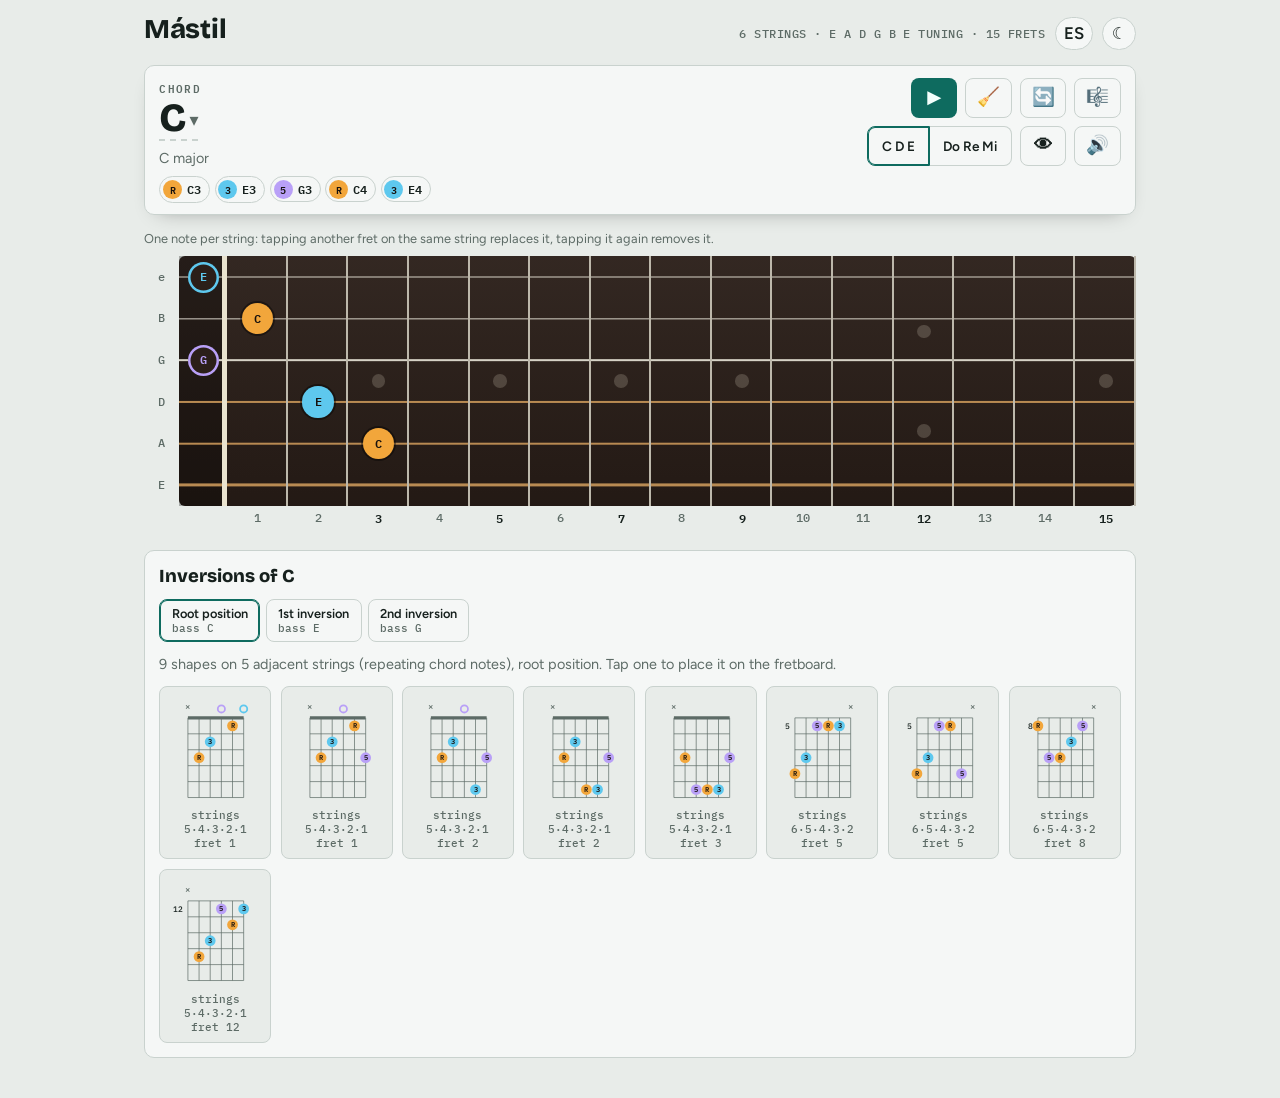
==== commit b8b0c3de: "Inversiones siempre abiertas; se quita el boton Inversiones" ====
--- a/site/index.html
+++ b/site/index.html
@@ -147,6 +147,14 @@
 .sheet{background:var(--panel);border:1px solid var(--line);border-radius:10px;padding:.6rem .8rem;display:grid;gap:.35rem}
 .sheet svg{width:100%;max-width:30rem;max-height:17rem;height:auto;color:var(--ink)}
 .sheet .cap{font-size:.74rem;color:var(--muted)}
+/* en pantallas anchas la partitura vive dentro del cuadro de arriba, entre la lectura y los botones */
+@media (min-width:860px){
+  .readout.hassheet{grid-template-columns:minmax(0,1fr) minmax(0,15rem) auto}
+  .readout .rd{grid-column:1}.readout .sheet{grid-column:2}.readout .ctl{grid-column:3}
+  .sheet.inline{background:none;border:0;padding:0;align-self:center;justify-items:center}
+  .sheet.inline .eyebrow,.sheet.inline .cap{display:none}
+  .sheet.inline svg{max-width:none;max-height:9.5rem}
+}
 #tip{position:fixed;z-index:60;left:0;top:0;background:var(--ink);color:var(--bg);font:600 .78rem/1.3 var(--font-b);padding:.35rem .6rem;border-radius:6px;pointer-events:none;max-width:16rem;opacity:0}
 #tip.show{opacity:1}
 </style>
@@ -185,7 +193,6 @@
     <div class="hintline" id="hint" data-i="hint">Una nota por cuerda: tocar otro traste de la misma cuerda la reemplaza, tocarla de nuevo la quita.</div>
     <div class="sheet" id="sheet" hidden></div>
     <div class="scroller"><div class="board v" id="board"></div></div>
-    <div class="row" id="invrow" hidden><button class="btn" id="invbtn" aria-expanded="false">Inversiones ▾</button></div>
   </section>
 
   <section class="inv" id="inv" hidden></section>
@@ -254,7 +261,7 @@
 
 let sel=[null,null,null,null,null,null];
 let notation='let', showAll=false, autoStrum=false, orient=innerWidth<720?'v':'h';
-let curChord=null, sheetOpen=false, invOpen=false, invIdx=0, invMore=false, lastKey='', voiceList=[], pinned=null;
+let curChord=null, sheetOpen=false, invOpen=true, invIdx=0, invMore=false, lastKey='', voiceList=[], pinned=null;
 
 const $=id=>document.getElementById(id);
 const fmt=n=>notation==='sol'?(SOL[n[0]]+n.slice(1)):n;
@@ -445,43 +452,40 @@
 
 /* ---------- lectura ---------- */
 function chip(role,label,text){return `<span class="chip"><i style="--c:var(--${role})">${label}</i>${text}</span>`}
+const bigB=txt=>`<button class="bigbtn" id="chordbtn" data-tip="${tr('Elegir un acorde','Pick a chord')}">${txt}</button>`;
 function renderReadout(notes,cands){
   const el=$('readout'); let h='';
   if(!notes.length){
     h=`<div class="eyebrow">${tr('Mástil vacío','Empty fretboard')}</div><div class="big sm">${tr('Toca una nota','Tap a note')}</div><div class="sub">${tr('Con una nota ves su nombre, con dos el intervalo y con tres o más el acorde.','One note shows its name, two show the interval, three or more show the chord.')}</div>`;
   }else if(notes.length===1){
     const n=notes[0], pc=n.midi%12, nm=NEUTRAL[pc];
-    h=`<div class="eyebrow">${tr('Nota','Note')}</div><div class="big">${fmt(nm)}</div><div class="sub">${altFmt(nm)} · ${nm}${oct(n.midi)} · ${hz(n.midi).toFixed(1)} Hz · ${tr('cuerda','string')} ${6-n.s}, ${tr('traste','fret')} ${n.f}</div>`;
+    h=`<div class="eyebrow">${tr('Nota','Note')}</div><div class="big">${bigB(fmt(nm))}</div><div class="sub">${altFmt(nm)} · ${nm}${oct(n.midi)} · ${hz(n.midi).toFixed(1)} Hz · ${tr('cuerda','string')} ${6-n.s}, ${tr('traste','fret')} ${n.f}</div>`;
   }else if(notes.length===2){
     const [a,b]=notes, d=b.midi-a.midi, an=NEUTRAL[a.midi%12], bn=NEUTRAL[b.midi%12];
-    h=`<div class="eyebrow">${tr('Intervalo','Interval')}</div><div class="big">${intName(d)}</div><div class="sub">${fmt(an)}${oct(a.midi)} → ${fmt(bn)}${oct(b.midi)} · ${d} ${d===1?tr('semitono','semitone'):tr('semitonos','semitones')}</div>
+    h=`<div class="eyebrow">${tr('Intervalo','Interval')}</div><div class="big">${bigB(intName(d))}</div><div class="sub">${fmt(an)}${oct(a.midi)} → ${fmt(bn)}${oct(b.midi)} · ${d} ${d===1?tr('semitono','semitone'):tr('semitonos','semitones')}</div>
        <div class="chips">${chip('neutral','•',fmt(an)+oct(a.midi))}${chip('neutral','•',fmt(bn)+oct(b.midi))}</div>`;
   }else if(cands.length){
     const c=cands[0], bassPc=notes[0].midi%12, bt=c.tones.find(t=>t.pc===bassPc), bi=c.tones.indexOf(bt);
     const chips=notes.map(n=>{const t=c.tones.find(t=>t.pc===n.midi%12);return chip(t.role,t.label,fmt(t.name)+oct(n.midi))}).join('');
     const alts=cands.slice(1,5).map(x=>`<b>${symOf(x,bassPc)}</b>`).join(' · ');
-    h=`<div class="rhead"><div><div class="eyebrow">${tr('Acorde','Chord')}${bi>0?' · '+invNames()[bi].toLowerCase():''}</div><div class="big"><button class="bigbtn" id="chordbtn" data-tip="${tr('Elegir otro acorde','Choose another chord')}">${symOf(c,bassPc)}</button></div></div></div>
+    h=`<div class="rhead"><div><div class="eyebrow">${tr('Acorde','Chord')}${bi>0?' · '+invNames()[bi].toLowerCase():''}</div><div class="big">${bigB(symOf(c,bassPc))}</div></div></div>
        <div class="sub">${fmt(c.rootName)} ${descT(c.t)}${bi>0?tr(' · bajo en ',' · bass on ')+fmt(bt.name):''}</div>
        <div class="chips">${chips}</div>${alts?`<div class="alt">${tr('También se lee: ','Also reads as: ')}${alts}</div>`:''}`;
   }else{
     // 3+ cuerdas pero solo 1 o 2 nombres de nota distintos: no es un acorde, se lee como nota o intervalo
     const b=notes[0].midi%12, pcs=[...new Set(notes.map(n=>n.midi%12))];
     const chips=notes.map(n=>chip('neutral','•',fmt(NEUTRAL[n.midi%12])+oct(n.midi))).join('');
-    if(pcs.length===1) h=`<div class="eyebrow">${tr('Nota repetida','Repeated note')}</div><div class="big">${fmt(NEUTRAL[b])}</div><div class="sub">${notes.length} ${tr('cuerdas con la misma nota, en distintas octavas.','strings with the same note, in different octaves.')}</div><div class="chips">${chips}</div>`;
+    if(pcs.length===1) h=`<div class="eyebrow">${tr('Nota repetida','Repeated note')}</div><div class="big">${bigB(fmt(NEUTRAL[b]))}</div><div class="sub">${notes.length} ${tr('cuerdas con la misma nota, en distintas octavas.','strings with the same note, in different octaves.')}</div><div class="chips">${chips}</div>`;
     else{const d=mod(pcs.find(p=>p!==b)-b,12);
-      h=`<div class="eyebrow">${tr('Intervalo','Interval')}</div><div class="big">${intName(d)}</div><div class="sub">${tr('Solo '+pcs.length+' notas distintas ('+pcs.map(p=>fmt(NEUTRAL[p])).join(' y ')+'), así que no forman un acorde.','Only '+pcs.length+' different notes ('+pcs.map(p=>fmt(NEUTRAL[p])).join(' and ')+'), so they do not form a chord.')}</div><div class="chips">${chips}</div>`}
+      h=`<div class="eyebrow">${tr('Intervalo','Interval')}</div><div class="big">${bigB(intName(d))}</div><div class="sub">${tr('Solo '+pcs.length+' notas distintas ('+pcs.map(p=>fmt(NEUTRAL[p])).join(' y ')+'), así que no forman un acorde.','Only '+pcs.length+' different notes ('+pcs.map(p=>fmt(NEUTRAL[p])).join(' and ')+'), so they do not form a chord.')}</div><div class="chips">${chips}</div>`}
   }
   el.innerHTML=h;
-  if(!(notes.length>=3&&cands.length)){
+  if(!notes.length){
     el.insertAdjacentHTML('beforeend',`<div><button class="linkbtn" id="pickbtn">${tr('Elegir un acorde','Pick a chord')} ▾</button></div>`);
     $('pickbtn').onclick=()=>openBuilder(null);
   }
   const cb=$('chordbtn'); if(cb) cb.onclick=()=>openBuilder(cands[0]);
-  const ib=$('invbtn'), has=notes.length>=3&&cands.length>0;
-  $('invrow').hidden=!has;
-  ib.setAttribute('aria-expanded',invOpen); ib.textContent=tr('Inversiones ','Inversions ')+(invOpen?'▴':'▾');
-}
-$('invbtn').onclick=()=>{invOpen=!invOpen;update()};
+}
 
 /* ---------- inversiones ---------- */
 /* ¿Se puede tocar con una mano? Reglas:
@@ -660,7 +664,9 @@
   return items;
 }
 function renderSheet(notes,chord){
-  const box=$('sheet'); box.hidden=!sheetOpen; if(!sheetOpen) return;
+  const box=$('sheet'); box.hidden=!sheetOpen;
+  $('top').classList.toggle('hassheet',wideMq.matches&&sheetOpen);
+  if(!sheetOpen) return;
   const items=sheetModel(notes,chord), cx=96, W=190;
   const ys=items.map(i=>i.y), minY=Math.min(-22,...ys.map(y=>y-12)), maxY=Math.max(76,...ys.map(y=>y+12));
   let g='';
@@ -691,8 +697,11 @@
 /* ---------- ubicación de los controles ---------- */
 const wideMq=matchMedia('(min-width:860px)');
 function placeCtl(){
-  if(wideMq.matches) $('top').appendChild($('ctl'));
-  else $('stage').insertBefore($('ctl'),$('hint').nextSibling);
+  const sh=$('sheet');
+  if(wideMq.matches){ $('top').appendChild($('ctl')); $('top').insertBefore(sh,$('ctl')); }
+  else{ $('stage').insertBefore($('ctl'),$('hint').nextSibling); $('stage').insertBefore(sh,$('ctl').nextSibling); }
+  sh.classList.toggle('inline',wideMq.matches);
+  $('top').classList.toggle('hassheet',wideMq.matches&&!sh.hidden);
 }
 wideMq.addEventListener('change',placeCtl); placeCtl();
 
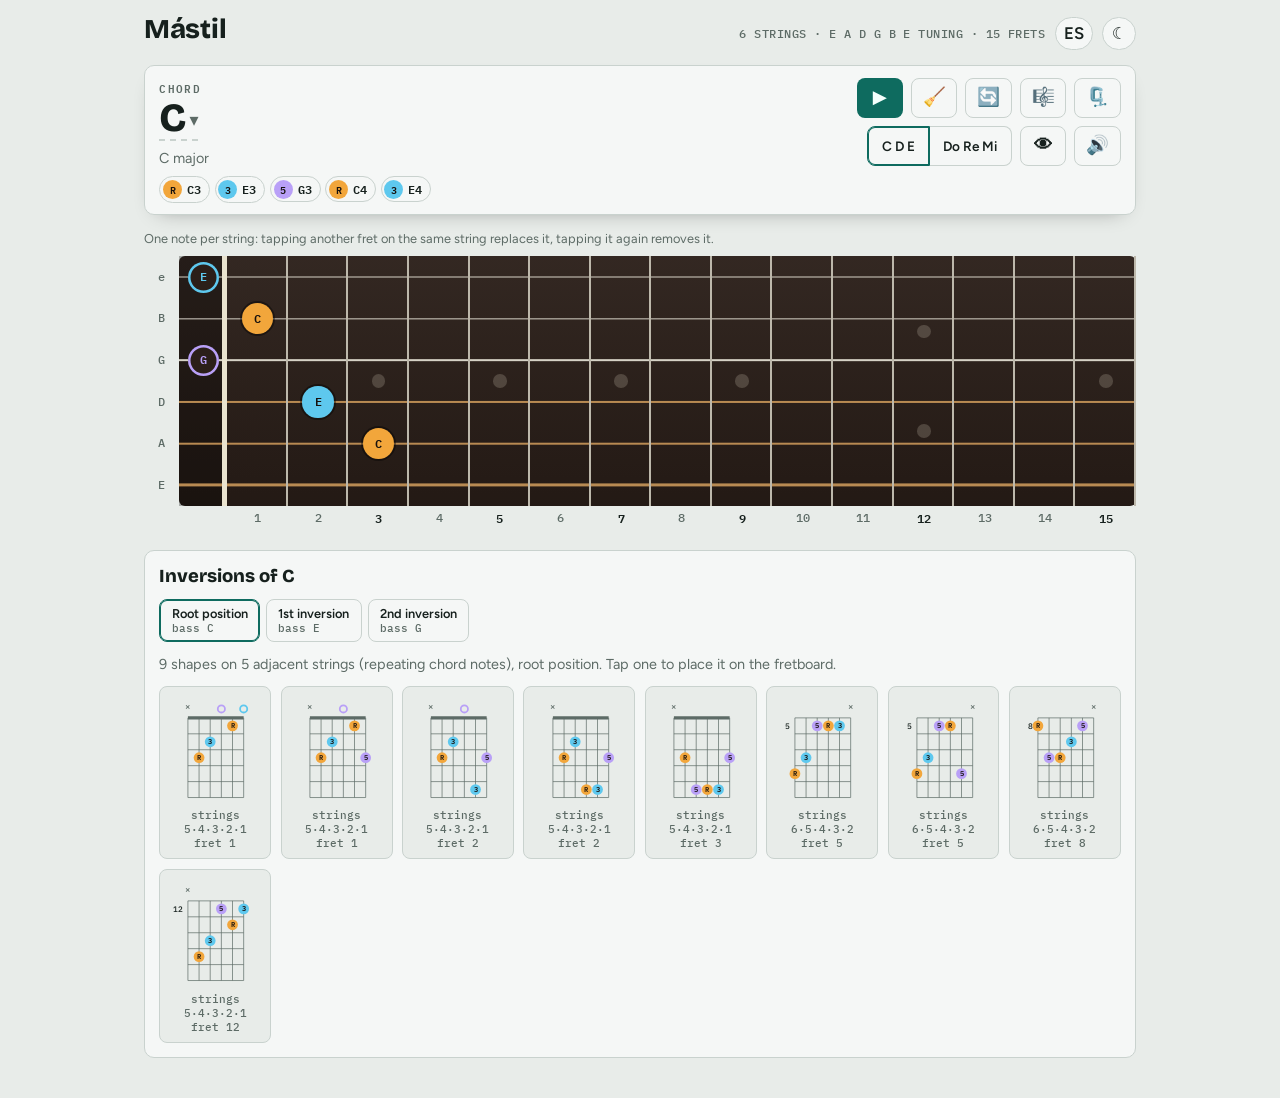
==== commit 78eac9ec: "Capo: arrastrable a un traste, cuerdas picadas por defecto, inversiones relativas al capo; Limpiar l" ====
--- a/site/index.html
+++ b/site/index.html
@@ -143,6 +143,15 @@
 .bigbtn{font:inherit;letter-spacing:inherit;color:inherit;background:none;border:0;padding:0;margin:0;text-align:left;cursor:pointer;overflow-wrap:anywhere;border-bottom:2px dashed var(--line)}
 .bigbtn::after{content:" ▾";font-size:.45em;color:var(--muted);vertical-align:middle}
 .bigbtn:hover{border-bottom-color:var(--accent)}.bigbtn:focus-visible{outline:2px solid var(--accent);outline-offset:3px}
+/* capo */
+.capo{display:none;pointer-events:none;z-index:3;border-radius:6px;box-shadow:0 2px 6px rgba(0,0,0,.55)}
+.capo.show{display:block}.capo.pv{opacity:.55}
+.board.h .capo{justify-self:end;width:.7rem;margin-right:.12rem;background:linear-gradient(90deg,#d3dad8,#8a9592)}
+.board.v .capo{align-self:end;height:.7rem;margin-bottom:.12rem;background:linear-gradient(180deg,#d3dad8,#8a9592)}
+.cell.dead{background:rgba(0,0,0,.4);cursor:not-allowed}.cell.dead .dot{opacity:.3}
+.btn.armed{border-style:dashed;border-color:var(--accent);box-shadow:0 0 0 2px var(--accent)}
+#capo{touch-action:none}
+.dragghost{position:fixed;z-index:70;pointer-events:none;transform:translate(-50%,-120%);font-size:1.6rem;filter:drop-shadow(0 4px 6px rgba(0,0,0,.5))}
 .linkbtn{font:600 .8rem var(--font-b);color:var(--accent);background:none;border:0;padding:.2rem 0;cursor:pointer;text-decoration:underline dotted;text-underline-offset:3px}
 .sheet{background:var(--panel);border:1px solid var(--line);border-radius:10px;padding:.6rem .8rem;display:grid;gap:.35rem}
 .sheet svg{width:100%;max-width:30rem;max-height:17rem;height:auto;color:var(--ink)}
@@ -178,6 +187,7 @@
         <button class="btn ib" id="clear" data-t="clear">🧹</button>
         <button class="btn ib" id="rotate" data-t="rotate">🔄</button>
         <button class="btn ib" id="build" data-t="sheet" aria-pressed="false">🎼</button>
+        <button class="btn ib" id="capo" aria-pressed="false">🗜️</button>
       </div>
       <div class="row">
         <span class="seg" role="group" aria-label="Notación" data-a="notation">
@@ -261,7 +271,7 @@
 
 let sel=[null,null,null,null,null,null];
 let notation='let', showAll=false, autoStrum=false, orient=innerWidth<720?'v':'h';
-let curChord=null, sheetOpen=false, invOpen=true, invIdx=0, invMore=false, lastKey='', voiceList=[], pinned=null;
+let capo=0, capoArmed=false, curChord=null, sheetOpen=false, invOpen=true, invIdx=0, invMore=false, lastKey='', voiceList=[], pinned=null;
 
 const $=id=>document.getElementById(id);
 const fmt=n=>notation==='sol'?(SOL[n[0]]+n.slice(1)):n;
@@ -415,6 +425,7 @@
     b.setAttribute('aria-label',cellLabel(s,f));
     const dot=document.createElement('span'); dot.className='dot off'; b.appendChild(dot);
     b.addEventListener('click',()=>onCell(s,f));
+    b.dataset.s=s; b.dataset.f=f;
     cells.push({s,f,el:b,dot}); board.appendChild(b);
   }
   layout();
@@ -426,27 +437,58 @@
   els.strLabs.forEach(l=>{const s=+l.dataset.s; if(h){const r=6-s;area(l,r,1,r+1,2)}else area(l,1,s+2,2,s+3)});
   els.fretLabs.forEach(l=>{const f=+l.dataset.f; h?area(l,7,f+2,8,f+3):area(l,f+2,1,f+3,2)});
   cells.forEach(c=>{ if(h){const r=6-c.s;area(c.el,r,c.f+2,r+1,c.f+3)}else area(c.el,c.f+2,c.s+2,c.f+3,c.s+3) });
+  drawCapo();
 }
 function onCell(s,f){
+  if(capoArmed){ capoArmed=false; if(f>=1) setCapo(f); else syncCapoBtn(); return; }
+  if(f<capo) return; // detrás del capo no se puede tocar
   pinned=null;
-  sel[s]=sel[s]===f?null:f;
+  // con capo, quitar una nota deja la cuerda en el traste del capo; tocar el capo mismo la silencia
+  sel[s]=sel[s]===f?((capo&&f>capo)?capo:null):f;
   update();
   const notes=getNotes();
   if(sel[s]===f){ if(autoStrum&&notes.length>1) strum(); else pluck(OPEN[s]+f) }
 }
 
+/* ---------- capo ---------- */
+/* Poner un capo en el traste N: todas las cuerdas quedan picadas ahí (las notas más agudas ya elegidas se conservan).
+   Moverlo: las cuerdas que estaban en el capo viejo se van al nuevo. Quitarlo: las cuerdas que solo tenían el capo se apagan. */
+function setCapo(n){
+  const old=capo; capo=n; pinned=null; capoArmed=false;
+  for(let s=0;s<6;s++){
+    const v=sel[s];
+    if(n===0){ if(v===old) sel[s]=null; }
+    else if(old===0){ if(v===null||v<n) sel[s]=n; }
+    else if(v!==null&&(v===old||v<n)) sel[s]=n;
+  }
+  drawCapo(); syncCapoBtn(); update();
+}
+const capoEl=document.createElement('div'); capoEl.className='capo'; capoEl.setAttribute('aria-hidden','true'); board.appendChild(capoEl);
+function drawCapo(preview){
+  const f=preview||capo; capoEl.classList.toggle('show',f>0); capoEl.classList.toggle('pv',!!preview);
+  if(f>0) orient==='h'?area(capoEl,1,f+2,7,f+3):area(capoEl,f+2,2,f+3,8);
+}
+function syncCapoBtn(){
+  const b=$('capo'); b.setAttribute('aria-pressed',capo>0); b.classList.toggle('armed',capoArmed);
+  const s=capoArmed?tr('Toca el traste donde va el capo','Tap the fret where the capo goes')
+    :capo?tr(`Capo en el traste ${capo} · toca para quitarlo, o arrástralo a otro traste`,`Capo on fret ${capo} · tap to remove, or drag it to another fret`)
+    :tr('Capo · arrástralo a un traste (o tócalo y luego toca un traste)','Capo · drag it onto a fret (or tap it, then tap a fret)');
+  b.dataset.tip=s; b.setAttribute('aria-label',s);
+}
+
 function renderBoard(chord){
   const map=chord?new Map(chord.tones.map(t=>[t.pc,t])):null;
   for(const c of cells){
-    const pc=(OPEN[c.s]+c.f)%12, on=sel[c.s]===c.f, t=map&&map.get(pc);
+    const pc=(OPEN[c.s]+c.f)%12, on=sel[c.s]===c.f, t=map&&map.get(pc), dead=c.f<capo;
     let cls='dot';
-    if(on) cls+=' on'+(c.f===0?' ring':'');
-    else if(showAll) cls+=t?' hint':' ghost';
+    if(on) cls+=' on'+(c.f===capo?' ring':'');
+    else if(showAll&&!dead) cls+=t?' hint':' ghost';
     else cls+=' off';
     c.dot.className=cls;
     c.dot.style.setProperty('--c',t?`var(--${t.role})`:'var(--neutral)');
-    c.dot.textContent=(on||showAll)?fmt(t?t.name:NEUTRAL[pc]):'';
+    c.dot.textContent=(on||(showAll&&!dead))?fmt(t?t.name:NEUTRAL[pc]):'';
     c.el.setAttribute('aria-pressed',on);
+    c.el.disabled=dead; c.el.classList.toggle('dead',dead);
   }
 }
 
@@ -522,22 +564,23 @@
   }
   return rec(0,0);
 }
-function findVoicings(pcs,bass,n){
-  // n = cuerdas seleccionadas: cada forma usa exactamente n cuerdas seguidas y repite notas si hace falta
+function findVoicings(pcs,bass,n,cp=0){
+  // n = cuerdas seleccionadas: cada forma usa exactamente n cuerdas seguidas y repite notas si hace falta.
+  // cp = traste del capo: ahí está la "cuerda al aire"; no hay trastes detrás. frets = absolutos, rel = relativos al capo.
   const res=[];
   for(let s=0;s<=6-n;s++){
     const fr=[],ms=[];
     (function go(i,rem){
       if(rem.size>n-i) return;
       if(i===n){
-        const fretted=fr.filter(f=>f>0), mx=fretted.length?Math.max(...fretted):0, mn=fretted.length?Math.min(...fretted):0;
-        if(fr.includes(0)&&mx>5) return;
-        if(!playable(s,fr)) return;
-        res.push({s,frets:[...fr],min:mn});
+        const rel=fr.map(f=>f-cp), fretted=rel.filter(f=>f>0), mx=fretted.length?Math.max(...fretted):0, mn=fretted.length?Math.min(...fretted):0;
+        if(rel.includes(0)&&mx>5) return;
+        if(!playable(s,rel)) return;
+        res.push({s,frets:[...fr],rel,min:mn});
         return;
       }
       const si=s+i;
-      for(let f=0;f<=FRETS;f++){
+      for(let f=cp;f<=FRETS;f++){
         const pc=(OPEN[si]+f)%12;
         if(i===0?pc!==bass:!pcs.includes(pc)) continue;
         const m=OPEN[si]+f; if(ms.includes(m)) continue;
@@ -550,16 +593,17 @@
 }
 function diagram(v,c){
   const x0=14,dx=11.2,y0=24,dy=16;
-  const fretted=v.frets.filter(f=>f>0), mx=fretted.length?Math.max(...fretted):1, mn=fretted.length?Math.min(...fretted):1;
+  const rl=v.rel||v.frets, cp=v.frets[0]-rl[0]; // cp = capo (0 si no hay)
+  const fretted=rl.filter(f=>f>0), mx=fretted.length?Math.max(...fretted):1, mn=fretted.length?Math.min(...fretted):1;
   const start=mx<=5?1:mn;
   let g='';
   for(let i=0;i<6;i++) g+=`<line x1="${x0+i*dx}" y1="${y0}" x2="${x0+i*dx}" y2="${y0+5*dy}" stroke="var(--muted)" stroke-width="1" opacity=".7"/>`;
   for(let j=0;j<=5;j++) g+=`<line x1="${x0}" y1="${y0+j*dy}" x2="${x0+5*dx}" y2="${y0+j*dy}" stroke="var(--muted)" stroke-width="${j===0&&start===1?3.2:1}" opacity="${j===0&&start===1?1:.7}"/>`;
-  if(start>1) g+=`<text x="${x0-5}" y="${y0+dy/2+3}" text-anchor="end" font-size="8" font-family="var(--font-m)" fill="var(--ink)">${start}</text>`;
+  if(start>1||cp>0) g+=`<text x="${x0-5}" y="${y0+dy/2+3}" text-anchor="end" font-size="8" font-family="var(--font-m)" fill="var(--ink)">${start+cp}</text>`;
   for(let i=0;i<6;i++){
     const k=i-v.s;
     if(k<0||k>=v.frets.length){g+=`<text x="${x0+i*dx}" y="${y0-8}" text-anchor="middle" font-size="9" fill="var(--muted)" font-family="var(--font-m)">×</text>`;continue}
-    const f=v.frets[k], t=c.tones.find(t=>t.pc===(OPEN[i]+f)%12), col=`var(--${t.role})`, cx=x0+i*dx;
+    const f=rl[k], t=c.tones.find(t=>t.pc===(OPEN[i]+v.frets[k])%12), col=`var(--${t.role})`, cx=x0+i*dx;
     if(f===0) g+=`<circle cx="${cx}" cy="${y0-9}" r="3.6" fill="none" stroke="${col}" stroke-width="1.8"/>`;
     else{const cy=y0+(f-start)*dy+dy/2;g+=`<circle cx="${cx}" cy="${cy}" r="5.4" fill="${col}"/><text x="${cx}" y="${cy+2.6}" text-anchor="middle" font-size="7" font-weight="600" font-family="var(--font-m)" fill="var(--ontone)">${t.label}</text>`}
   }
@@ -575,13 +619,13 @@
   if(key!==lastKey){lastKey=key;invMore=false;invIdx=Math.max(0,c.tones.findIndex(t=>t.pc===notes[0].midi%12))}
   if(invIdx>=c.tones.length) invIdx=0;
   const pcs=c.tones.map(t=>t.pc);
-  const list=findVoicings(pcs,c.tones[invIdx].pc,n);
+  const list=findVoicings(pcs,c.tones[invIdx].pc,n,capo);
   voiceList=invMore?list:list.slice(0,12);
   const names=invNames();
   const tabs=c.tones.map((t,i)=>`<button class="tab" data-i="${i}" aria-pressed="${i===invIdx}">${names[i]}<small>${tr('bajo','bass')} ${fmt(t.name)}</small></button>`).join('');
   const cards=voiceList.map((v,i)=>{
-    const strs=v.frets.map((_,k)=>6-(v.s+k)).join('·'), mn=v.frets.filter(f=>f>0);
-    return `<button class="vcard" data-v="${i}">${diagram(v,c)}<span class="vmeta">${tr('cuerdas','strings')} ${strs}<br>${mn.length?tr('traste ','fret ')+Math.min(...mn):tr('al aire','open')}</span></button>`;
+    const strs=v.frets.map((_,k)=>6-(v.s+k)).join('·'), mn=v.frets.filter(f=>f>capo);
+    return `<button class="vcard" data-v="${i}">${diagram(v,c)}<span class="vmeta">${tr('cuerdas','strings')} ${strs}<br>${mn.length?tr('traste ','fret ')+Math.min(...mn):capo?'capo '+capo:tr('al aire','open')}</span></button>`;
   }).join('');
   const sub=list.length
     ?tr(`${list.length} formas de ${n} cuerdas seguidas${n>c.tones.length?' (repiten notas del acorde)':''}, ${names[invIdx].toLowerCase()}. Toca una para ponerla en el mástil.`,
@@ -615,7 +659,7 @@
   const pcs=c.tones.map(t=>t.pc);
   for(let n=c.tones.length;n<=6;n++)
     for(let b=0;b<c.tones.length;b++){
-      const list=findVoicings(pcs,c.tones[b].pc,n);
+      const list=findVoicings(pcs,c.tones[b].pc,n,capo);
       if(list.length) return {v:list[0],n,bassIdx:b};
     }
   return null;
@@ -756,6 +800,7 @@
   if(md) md.setAttribute('content',lang==='en'?'Tap notes on the guitar fretboard and see the note, interval or chord, with sound and inversions.':'Toca notas en el mástil de la guitarra y ve la nota, el intervalo o el acorde, con sonido e inversiones.');
   cells.forEach(c=>c.el.setAttribute('aria-label',cellLabel(c.s,c.f)));
   applyTheme(document.documentElement.dataset.theme||'light',false);
+  syncCapoBtn();
   if(dlg.open) buildDlgRender();
   if(save){try{localStorage.setItem('mastil-lang',lang)}catch(e){}}
   update();
@@ -768,10 +813,42 @@
   if(pinned){const i=cands.findIndex(x=>x.root===pinned.root&&x.ti===pinned.ti);
     if(i<0) pinned=null; else if(i>0) cands.unshift(...cands.splice(i,1))}
   const chord=cands[0]||null; curChord=chord;
-  renderBoard(chord); renderReadout(notes,cands); renderSheet(notes,chord); renderInv(chord,notes);
+  renderBoard(chord); renderReadout(notes,cands);
+  if(capo){const ey=$('readout').querySelector('.eyebrow'); if(ey) ey.textContent+=' · capo '+capo} renderSheet(notes,chord); renderInv(chord,notes);
 }
 $('strum').onclick=()=>strum();
-$('clear').onclick=()=>{sel=[null,null,null,null,null,null];pinned=null;update()};
+$('clear').onclick=()=>{sel=[null,null,null,null,null,null];pinned=null;capo=0;capoArmed=false;drawCapo();syncCapoBtn();update()};
+
+/* arrastrar el capo (botón → traste). Tocar sin arrastrar: quita el capo, o lo "arma" para el siguiente toque en un traste. */
+{
+  const btn=$('capo'); let drag=null, ghost=null, over=0;
+  const cellAt=e=>{const el=document.elementFromPoint(e.clientX,e.clientY), c=el&&el.closest&&el.closest('.cell'); return c&&c.dataset.f?+c.dataset.f:0};
+  const end=()=>{if(ghost){ghost.remove();ghost=null} drawCapo(); drag=null; over=0};
+  btn.addEventListener('pointerdown',e=>{
+    if(e.button>0) return;
+    drag={x:e.clientX,y:e.clientY,moved:false};
+    try{btn.setPointerCapture(e.pointerId)}catch(_){}
+  });
+  btn.addEventListener('pointermove',e=>{
+    if(!drag) return;
+    if(!drag.moved&&Math.hypot(e.clientX-drag.x,e.clientY-drag.y)>8){
+      drag.moved=true; hideTip(); ghost=document.createElement('div'); ghost.className='dragghost'; ghost.textContent=btn.textContent; document.body.appendChild(ghost);
+    }
+    if(drag.moved){
+      ghost.style.left=e.clientX+'px'; ghost.style.top=e.clientY+'px';
+      const f=cellAt(e); if(f!==over){over=f; drawCapo(f>=1?f:undefined)}
+    }
+  });
+  btn.addEventListener('pointerup',e=>{
+    if(!drag) return;
+    if(drag.moved){const f=cellAt(e); end(); if(f>=1) setCapo(f); return}
+    end();
+    if(capo) setCapo(0); else {capoArmed=!capoArmed; syncCapoBtn()}
+  });
+  btn.addEventListener('pointercancel',end);
+  btn.addEventListener('keydown',e=>{ if(e.key==='Enter'||e.key===' '){e.preventDefault(); if(capo) setCapo(0); else {capoArmed=!capoArmed; syncCapoBtn()}} });
+  btn.addEventListener('click',e=>e.preventDefault());
+}
 $('rotate').onclick=()=>{orient=orient==='v'?'h':'v';layout()};
 $('n-let').onclick=()=>{notation='let';$('n-let').setAttribute('aria-pressed',true);$('n-sol').setAttribute('aria-pressed',false);update()};
 $('n-sol').onclick=()=>{notation='sol';$('n-sol').setAttribute('aria-pressed',true);$('n-let').setAttribute('aria-pressed',false);update()};
